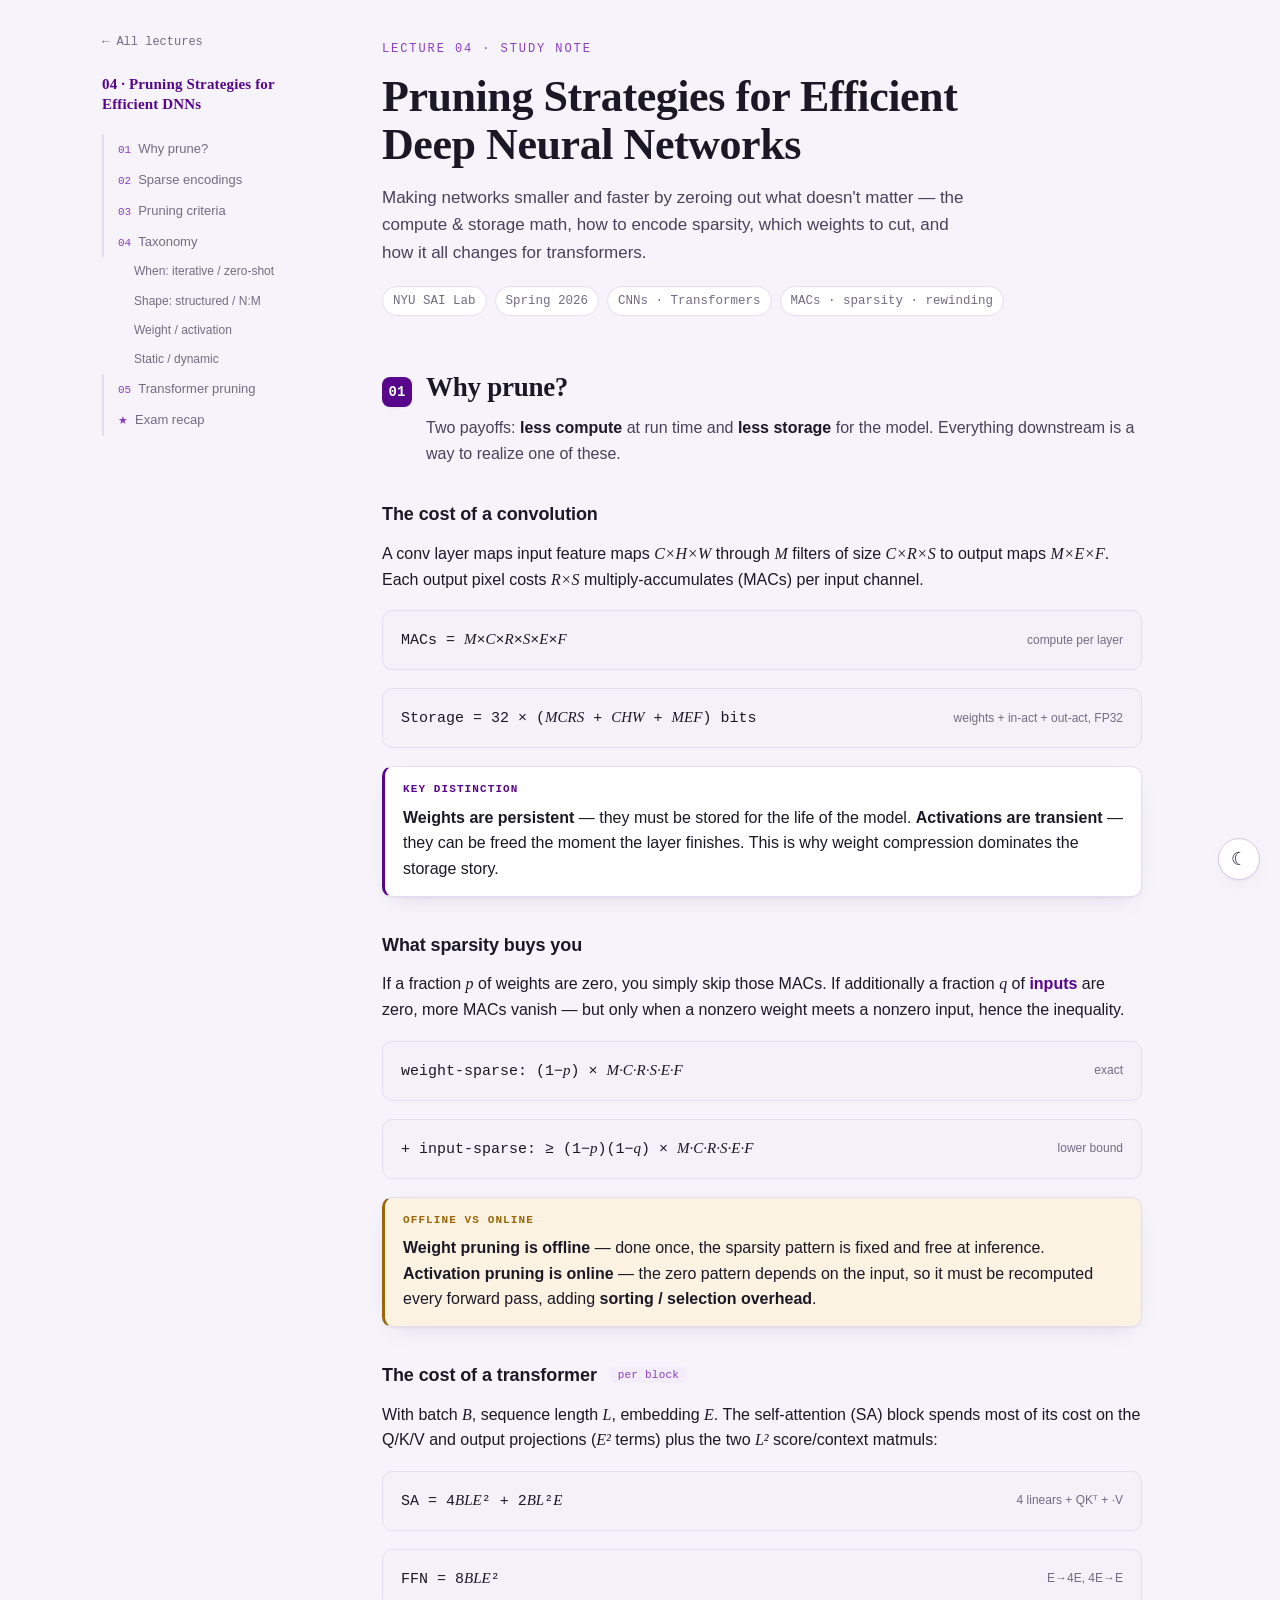
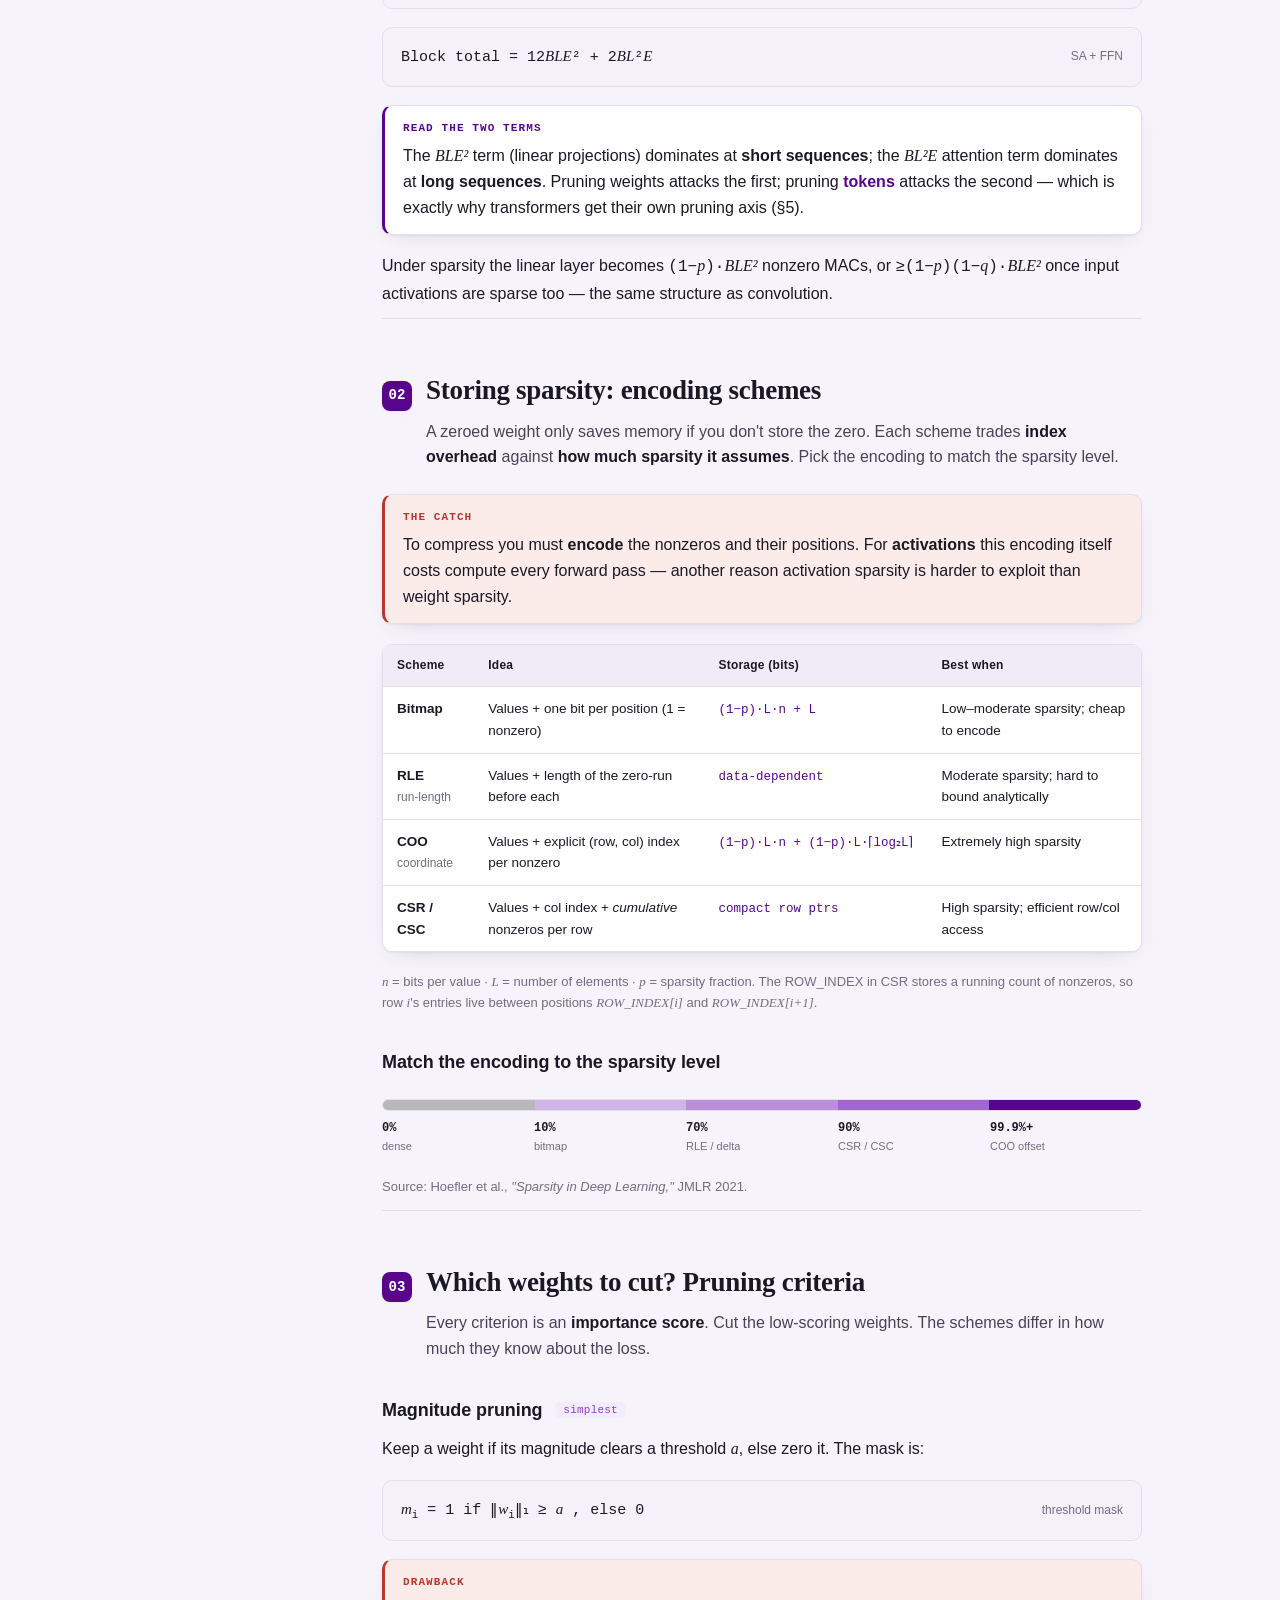
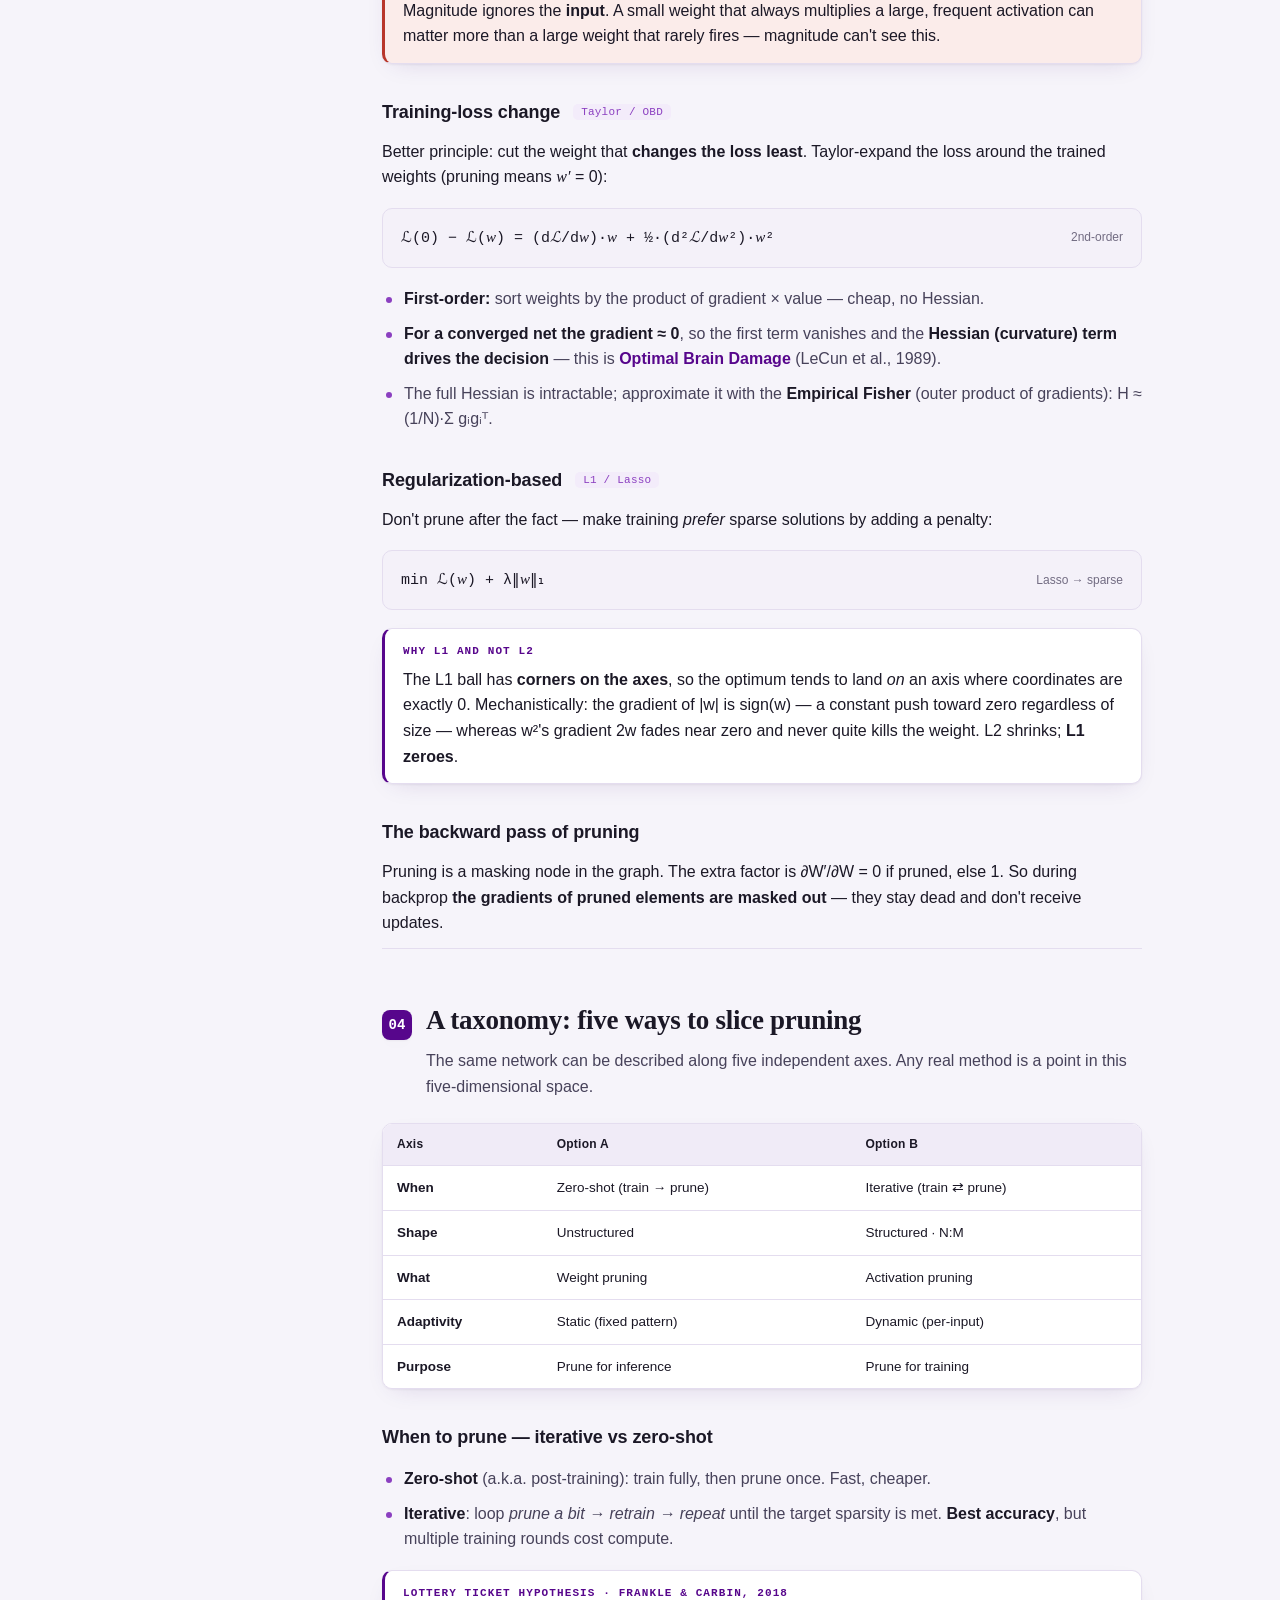
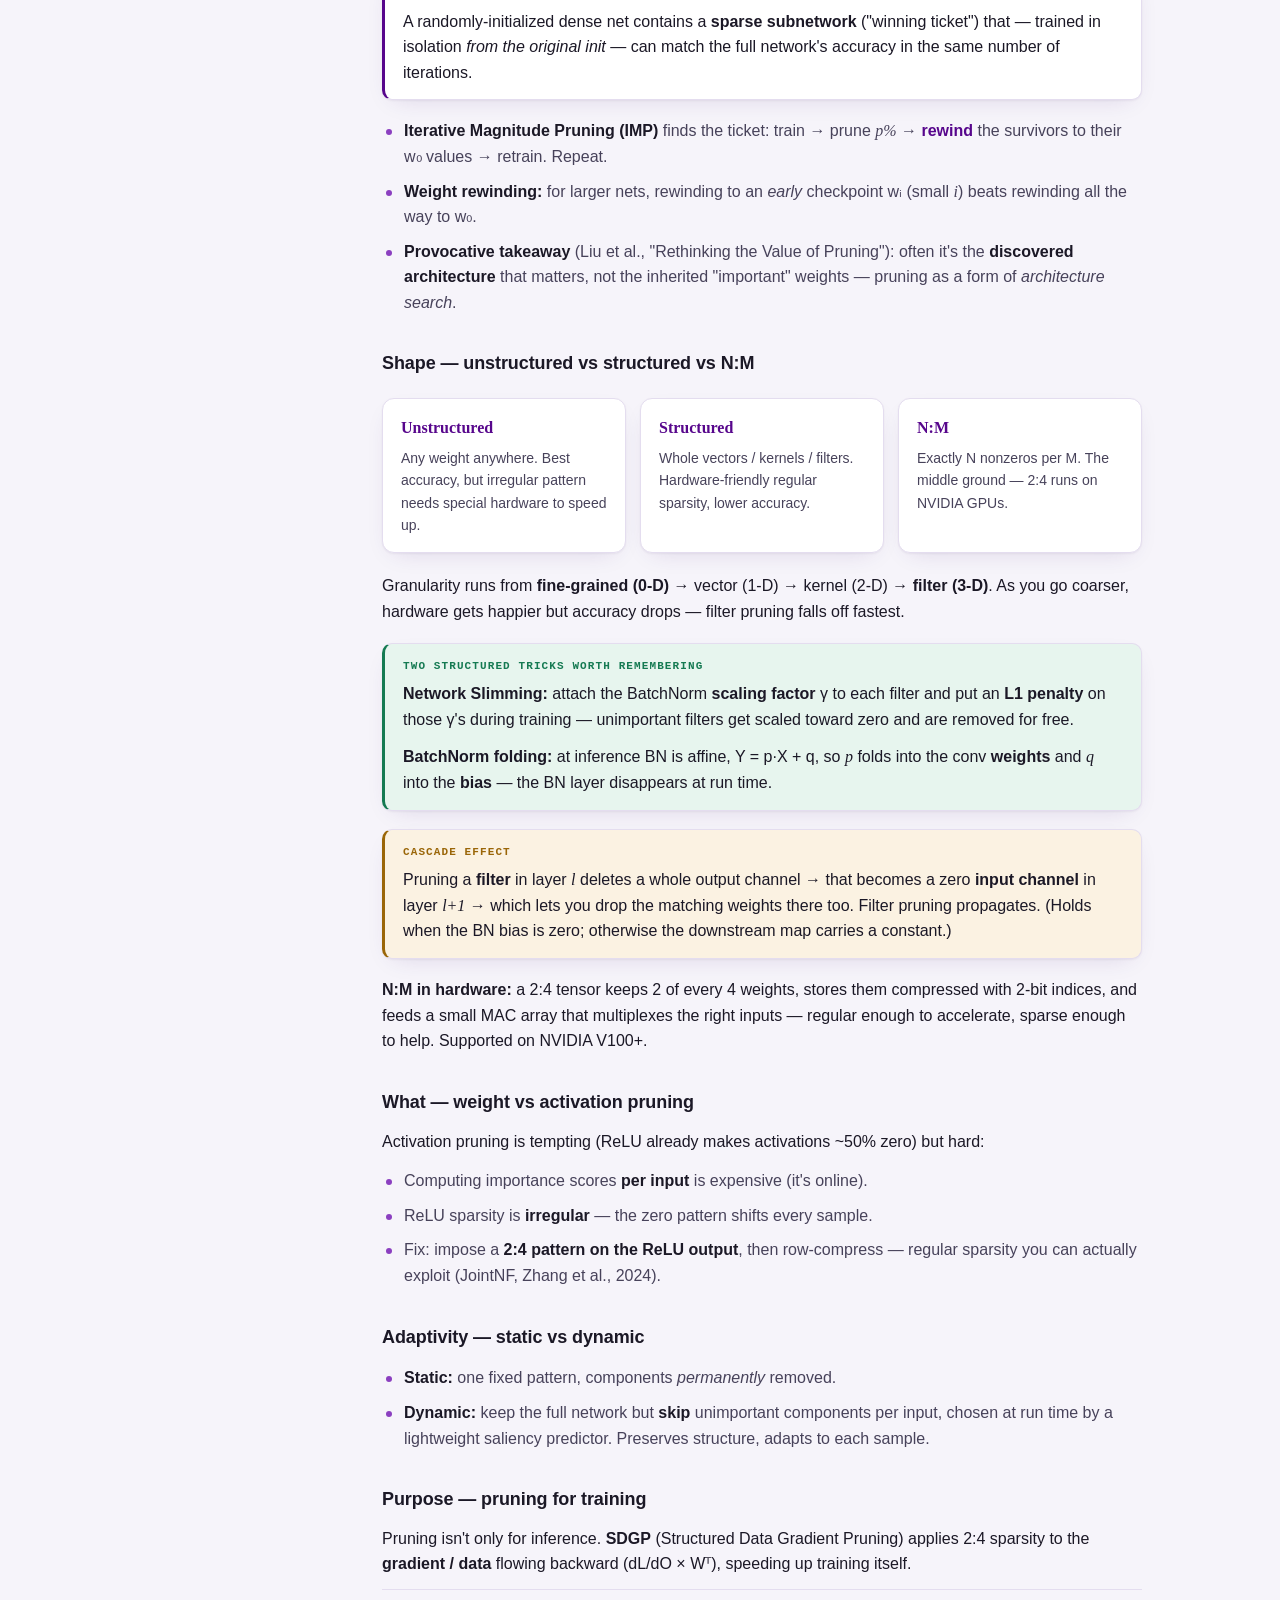
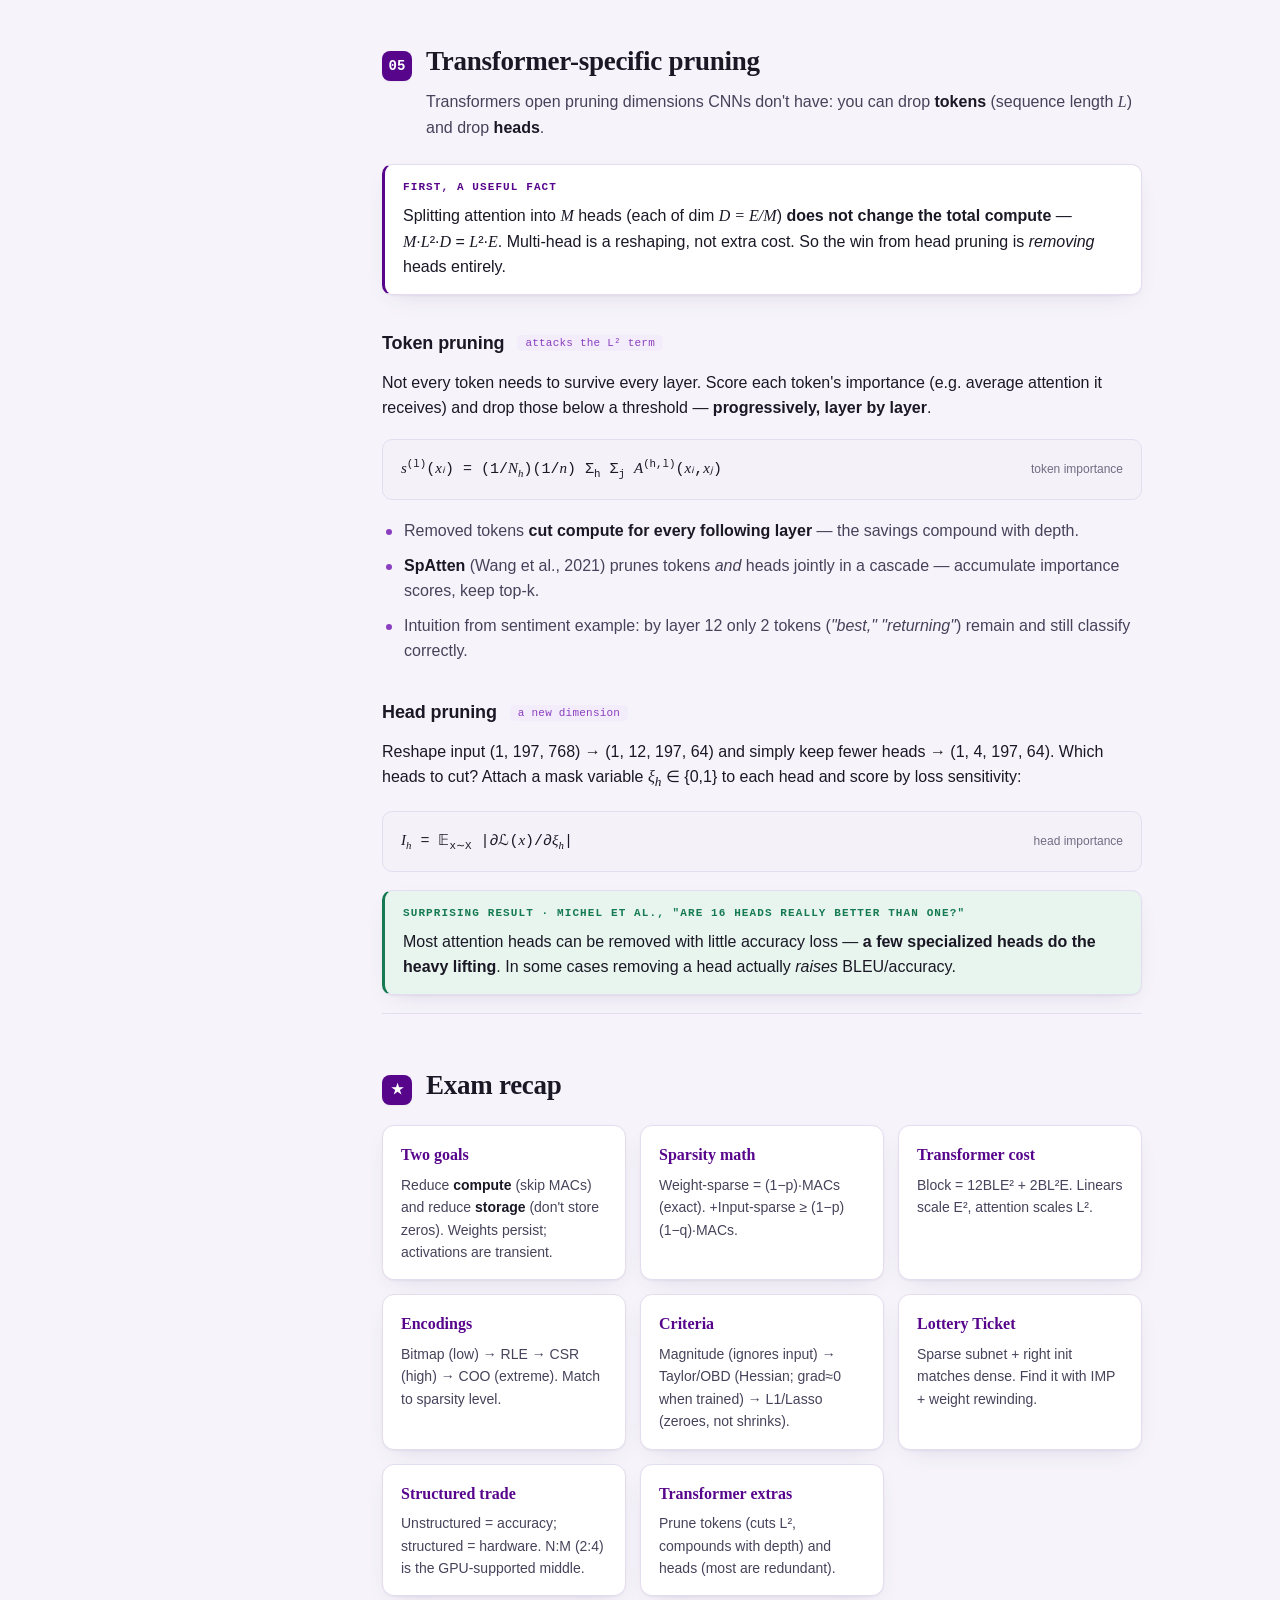
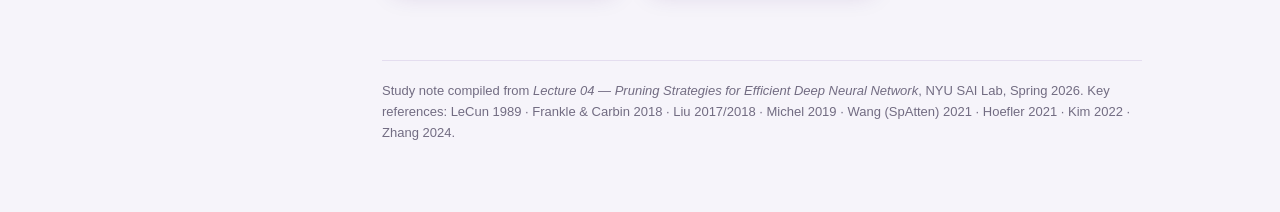
==== lecture-04.html @ 50478250 "Add Efficient AI & ML Systems study notes (Lectures 04-12) Nine self-contained HTML study notes with" ====
<!doctype html>
<html lang="en">
<head>
<meta charset="utf-8">
<meta name="viewport" content="width=device-width, initial-scale=1">
<title>Lecture 04: Pruning Strategies — Study Note</title>
<link rel="stylesheet" href="style.css">
</head>
<body>
<div class="wrap">
  <nav class="toc">
    <a class="home" href="index.html">← All lectures</a>
    <div class="brand">04 · Pruning Strategies for Efficient DNNs</div>
    <a href="#why"><span class="n">01</span>Why prune?</a>
    <a href="#encode"><span class="n">02</span>Sparse encodings</a>
    <a href="#criteria"><span class="n">03</span>Pruning criteria</a>
    <a href="#taxonomy"><span class="n">04</span>Taxonomy</a>
    <a class="sub" href="#taxonomy">When: iterative / zero-shot</a>
    <a class="sub" href="#taxonomy">Shape: structured / N:M</a>
    <a class="sub" href="#taxonomy">Weight / activation</a>
    <a class="sub" href="#taxonomy">Static / dynamic</a>
    <a href="#transformer"><span class="n">05</span>Transformer pruning</a>
    <a href="#recap"><span class="n">★</span>Exam recap</a>
  </nav>

  <main>
    <header class="mast">
      <p class="eyebrow">Lecture 04 · Study Note</p>
      <h1>Pruning Strategies for Efficient Deep Neural Networks</h1>
      <p class="sub">Making networks smaller and faster by zeroing out what doesn't matter — the compute &amp; storage math, how to encode sparsity, which weights to cut, and how it all changes for transformers.</p>
      <div class="meta-row">
        <span class="chip">NYU SAI Lab</span>
        <span class="chip">Spring 2026</span>
        <span class="chip">CNNs · Transformers</span>
        <span class="chip">MACs · sparsity · rewinding</span>
      </div>
    </header>

    <section id="why">
      <div class="sec-head"><span class="num">01</span><h2>Why prune?</h2></div>
      <p class="lede">Two payoffs: <strong>less compute</strong> at run time and <strong>less storage</strong> for the model. Everything downstream is a way to realize one of these.</p>

      <h3>The cost of a convolution</h3>
      <p>A conv layer maps input feature maps <var>C×H×W</var> through <var>M</var> filters of size <var>C×R×S</var> to output maps <var>M×E×F</var>. Each output pixel costs <var>R×S</var> multiply-accumulates (MACs) per input channel.</p>
      <div class="formula"><span class="eq">MACs = <var>M</var>×<var>C</var>×<var>R</var>×<var>S</var>×<var>E</var>×<var>F</var></span><span class="lbl">compute per layer</span></div>
      <div class="formula"><span class="eq">Storage = 32 × (<var>MCRS</var> + <var>CHW</var> + <var>MEF</var>) bits</span><span class="lbl">weights + in-act + out-act, FP32</span></div>
      <div class="call key"><span class="k">Key distinction</span><p><strong>Weights are persistent</strong> — they must be stored for the life of the model. <strong>Activations are transient</strong> — they can be freed the moment the layer finishes. This is why weight compression dominates the storage story.</p></div>

      <h3>What sparsity buys you</h3>
      <p>If a fraction <var>p</var> of weights are zero, you simply skip those MACs. If additionally a fraction <var>q</var> of <em class="term">inputs</em> are zero, more MACs vanish — but only when a nonzero weight meets a nonzero input, hence the inequality.</p>
      <div class="formula"><span class="eq">weight-sparse: (1−<var>p</var>) × <var>M·C·R·S·E·F</var></span><span class="lbl">exact</span></div>
      <div class="formula"><span class="eq">+ input-sparse: ≥ (1−<var>p</var>)(1−<var>q</var>) × <var>M·C·R·S·E·F</var></span><span class="lbl">lower bound</span></div>
      <div class="call warn"><span class="k">Offline vs online</span><p><strong>Weight pruning is offline</strong> — done once, the sparsity pattern is fixed and free at inference. <strong>Activation pruning is online</strong> — the zero pattern depends on the input, so it must be recomputed every forward pass, adding <strong>sorting / selection overhead</strong>.</p></div>

      <h3>The cost of a transformer <span class="tag">per block</span></h3>
      <p>With batch <var>B</var>, sequence length <var>L</var>, embedding <var>E</var>. The self-attention (SA) block spends most of its cost on the Q/K/V and output projections (<var>E²</var> terms) plus the two <var>L²</var> score/context matmuls:</p>
      <div class="formula"><span class="eq">SA = 4<var>BLE</var>² + 2<var>BL</var>²<var>E</var></span><span class="lbl">4 linears + QKᵀ + ·V</span></div>
      <div class="formula"><span class="eq">FFN = 8<var>BLE</var>²</span><span class="lbl">E→4E, 4E→E</span></div>
      <div class="formula"><span class="eq">Block total = 12<var>BLE</var>² + 2<var>BL</var>²<var>E</var></span><span class="lbl">SA + FFN</span></div>
      <div class="call key"><span class="k">Read the two terms</span><p>The <var>BLE²</var> term (linear projections) dominates at <strong>short sequences</strong>; the <var>BL²E</var> attention term dominates at <strong>long sequences</strong>. Pruning weights attacks the first; pruning <em class="term">tokens</em> attacks the second — which is exactly why transformers get their own pruning axis (§5).</p></div>
      <p>Under sparsity the linear layer becomes <span style="font-family:var(--mono)">(1−<var>p</var>)·<var>BLE²</var></span> nonzero MACs, or <span style="font-family:var(--mono)">≥(1−<var>p</var>)(1−<var>q</var>)·<var>BLE²</var></span> once input activations are sparse too — the same structure as convolution.</p>
    </section>

    <hr class="rule">

    <section id="encode">
      <div class="sec-head"><span class="num">02</span><h2>Storing sparsity: encoding schemes</h2></div>
      <p class="lede">A zeroed weight only saves memory if you don't store the zero. Each scheme trades <strong>index overhead</strong> against <strong>how much sparsity it assumes</strong>. Pick the encoding to match the sparsity level.</p>
      <div class="call bad"><span class="k">The catch</span><p>To compress you must <strong>encode</strong> the nonzeros and their positions. For <strong>activations</strong> this encoding itself costs compute every forward pass — another reason activation sparsity is harder to exploit than weight sparsity.</p></div>
      <div class="tbl-scroll"><table>
        <thead><tr><th>Scheme</th><th>Idea</th><th>Storage (bits)</th><th>Best when</th></tr></thead>
        <tbody>
          <tr><td><strong>Bitmap</strong></td><td>Values + one bit per position (1 = nonzero)</td><td><span class="mono">(1−p)·L·n + L</span></td><td>Low–moderate sparsity; cheap to encode</td></tr>
          <tr><td><strong>RLE</strong><br><span style="color:var(--muted);font-size:12px">run-length</span></td><td>Values + length of the zero-run before each</td><td><span class="mono">data-dependent</span></td><td>Moderate sparsity; hard to bound analytically</td></tr>
          <tr><td><strong>COO</strong><br><span style="color:var(--muted);font-size:12px">coordinate</span></td><td>Values + explicit (row, col) index per nonzero</td><td><span class="mono">(1−p)·L·n + (1−p)·L·⌈log₂L⌉</span></td><td>Extremely high sparsity</td></tr>
          <tr><td><strong>CSR / CSC</strong></td><td>Values + col index + <em>cumulative</em> nonzeros per row</td><td><span class="mono">compact row ptrs</span></td><td>High sparsity; efficient row/col access</td></tr>
        </tbody>
      </table></div>
      <p style="font-size:13px;color:var(--muted)"><var>n</var> = bits per value · <var>L</var> = number of elements · <var>p</var> = sparsity fraction. The <span class="mono" style="color:var(--muted)">ROW_INDEX</span> in CSR stores a running count of nonzeros, so row <var>i</var>'s entries live between positions <var>ROW_INDEX[i]</var> and <var>ROW_INDEX[i+1]</var>.</p>
      <h3>Match the encoding to the sparsity level</h3>
      <div class="spectrum" aria-hidden="true">
        <div class="bar"><span style="background:#b8b8b8"></span><span style="background:var(--accent-2);opacity:.35"></span><span style="background:var(--accent-2);opacity:.55"></span><span style="background:var(--accent-2);opacity:.78"></span><span style="background:var(--accent)"></span></div>
        <div class="labels"><div><b>0%</b>dense</div><div><b>10%</b>bitmap</div><div><b>70%</b>RLE / delta</div><div><b>90%</b>CSR / CSC</div><div><b>99.9%+</b>COO offset</div></div>
      </div>
      <p style="font-size:13px;color:var(--muted)">Source: Hoefler et al., <em>"Sparsity in Deep Learning,"</em> JMLR 2021.</p>
    </section>

    <hr class="rule">

    <section id="criteria">
      <div class="sec-head"><span class="num">03</span><h2>Which weights to cut? Pruning criteria</h2></div>
      <p class="lede">Every criterion is an <strong>importance score</strong>. Cut the low-scoring weights. The schemes differ in how much they know about the loss.</p>
      <h3>Magnitude pruning <span class="tag">simplest</span></h3>
      <p>Keep a weight if its magnitude clears a threshold <var>a</var>, else zero it. The mask is:</p>
      <div class="formula"><span class="eq"><var>m</var><sub>i</sub> = 1 if ‖<var>w</var><sub>i</sub>‖₁ ≥ <var>a</var> ,  else 0</span><span class="lbl">threshold mask</span></div>
      <div class="call bad"><span class="k">Drawback</span><p>Magnitude ignores the <strong>input</strong>. A small weight that always multiplies a large, frequent activation can matter more than a large weight that rarely fires — magnitude can't see this.</p></div>
      <h3>Training-loss change <span class="tag">Taylor / OBD</span></h3>
      <p>Better principle: cut the weight that <strong>changes the loss least</strong>. Taylor-expand the loss around the trained weights (pruning means <var>w′</var> = 0):</p>
      <div class="formula"><span class="eq">ℒ(0) − ℒ(<var>w</var>) = (d<var>ℒ</var>/d<var>w</var>)·<var>w</var> + ½·(d²<var>ℒ</var>/d<var>w</var>²)·<var>w</var>²</span><span class="lbl">2nd-order</span></div>
      <ul class="clean">
        <li><strong>First-order:</strong> sort weights by the product of gradient × value — cheap, no Hessian.</li>
        <li><strong>For a converged net the gradient ≈ 0</strong>, so the first term vanishes and the <strong>Hessian (curvature) term drives the decision</strong> — this is <em class="term">Optimal Brain Damage</em> (LeCun et al., 1989).</li>
        <li>The full Hessian is intractable; approximate it with the <strong>Empirical Fisher</strong> (outer product of gradients): <span class="mono">H ≈ (1/N)·Σ gᵢgᵢᵀ</span>.</li>
      </ul>
      <h3>Regularization-based <span class="tag">L1 / Lasso</span></h3>
      <p>Don't prune after the fact — make training <em>prefer</em> sparse solutions by adding a penalty:</p>
      <div class="formula"><span class="eq">min  ℒ(<var>w</var>) + λ‖<var>w</var>‖₁</span><span class="lbl">Lasso → sparse</span></div>
      <div class="call key"><span class="k">Why L1 and not L2</span><p>The L1 ball has <strong>corners on the axes</strong>, so the optimum tends to land <em>on</em> an axis where coordinates are exactly 0. Mechanistically: the gradient of <span class="mono">|w|</span> is <span class="mono">sign(w)</span> — a constant push toward zero regardless of size — whereas <span class="mono">w²</span>'s gradient <span class="mono">2w</span> fades near zero and never quite kills the weight. L2 shrinks; <strong>L1 zeroes</strong>.</p></div>
      <h3>The backward pass of pruning</h3>
      <p>Pruning is a masking node in the graph. The extra factor is <span class="mono">∂W′/∂W = 0 if pruned, else 1</span>. So during backprop <strong>the gradients of pruned elements are masked out</strong> — they stay dead and don't receive updates.</p>
    </section>

    <hr class="rule">

    <section id="taxonomy">
      <div class="sec-head"><span class="num">04</span><h2>A taxonomy: five ways to slice pruning</h2></div>
      <p class="lede">The same network can be described along five independent axes. Any real method is a point in this five-dimensional space.</p>
      <div class="tbl-scroll"><table>
        <thead><tr><th>Axis</th><th>Option A</th><th>Option B</th></tr></thead>
        <tbody>
          <tr><td><strong>When</strong></td><td>Zero-shot (train → prune)</td><td>Iterative (train ⇄ prune)</td></tr>
          <tr><td><strong>Shape</strong></td><td>Unstructured</td><td>Structured · N:M</td></tr>
          <tr><td><strong>What</strong></td><td>Weight pruning</td><td>Activation pruning</td></tr>
          <tr><td><strong>Adaptivity</strong></td><td>Static (fixed pattern)</td><td>Dynamic (per-input)</td></tr>
          <tr><td><strong>Purpose</strong></td><td>Prune for inference</td><td>Prune for training</td></tr>
        </tbody>
      </table></div>
      <h3>When to prune — iterative vs zero-shot</h3>
      <ul class="clean">
        <li><strong>Zero-shot</strong> (a.k.a. post-training): train fully, then prune once. Fast, cheaper.</li>
        <li><strong>Iterative</strong>: loop <em>prune a bit → retrain → repeat</em> until the target sparsity is met. <strong>Best accuracy</strong>, but multiple training rounds cost compute.</li>
      </ul>
      <div class="call key"><span class="k">Lottery Ticket Hypothesis · Frankle &amp; Carbin, 2018</span><p>A randomly-initialized dense net contains a <strong>sparse subnetwork</strong> ("winning ticket") that — trained in isolation <em>from the original init</em> — can match the full network's accuracy in the same number of iterations.</p></div>
      <ul class="clean">
        <li><strong>Iterative Magnitude Pruning (IMP)</strong> finds the ticket: train → prune <var>p%</var> → <em class="term">rewind</em> the survivors to their <span class="mono">w₀</span> values → retrain. Repeat.</li>
        <li><strong>Weight rewinding:</strong> for larger nets, rewinding to an <em>early</em> checkpoint <span class="mono">wᵢ</span> (small <var>i</var>) beats rewinding all the way to <span class="mono">w₀</span>.</li>
        <li><strong>Provocative takeaway</strong> (Liu et al., "Rethinking the Value of Pruning"): often it's the <strong>discovered architecture</strong> that matters, not the inherited "important" weights — pruning as a form of <em>architecture search</em>.</li>
      </ul>
      <h3>Shape — unstructured vs structured vs N:M</h3>
      <div class="cards">
        <div class="card"><p class="q">Unstructured</p><p>Any weight anywhere. Best accuracy, but irregular pattern needs special hardware to speed up.</p></div>
        <div class="card"><p class="q">Structured</p><p>Whole vectors / kernels / filters. Hardware-friendly regular sparsity, lower accuracy.</p></div>
        <div class="card"><p class="q">N:M</p><p>Exactly N nonzeros per M. The middle ground — 2:4 runs on NVIDIA GPUs.</p></div>
      </div>
      <p>Granularity runs from <strong>fine-grained (0-D)</strong> → vector (1-D) → kernel (2-D) → <strong>filter (3-D)</strong>. As you go coarser, hardware gets happier but accuracy drops — filter pruning falls off fastest.</p>
      <div class="call good"><span class="k">Two structured tricks worth remembering</span><p><strong>Network Slimming:</strong> attach the BatchNorm <strong>scaling factor</strong> γ to each filter and put an <strong>L1 penalty</strong> on those γ's during training — unimportant filters get scaled toward zero and are removed for free.</p><p style="margin-top:10px"><strong>BatchNorm folding:</strong> at inference BN is affine, <span class="mono">Y = p·X + q</span>, so <var>p</var> folds into the conv <strong>weights</strong> and <var>q</var> into the <strong>bias</strong> — the BN layer disappears at run time.</p></div>
      <div class="call warn"><span class="k">Cascade effect</span><p>Pruning a <strong>filter</strong> in layer <var>l</var> deletes a whole output channel → that becomes a zero <strong>input channel</strong> in layer <var>l+1</var> → which lets you drop the matching weights there too. Filter pruning propagates. (Holds when the BN bias is zero; otherwise the downstream map carries a constant.)</p></div>
      <p><strong>N:M in hardware:</strong> a 2:4 tensor keeps 2 of every 4 weights, stores them compressed with 2-bit indices, and feeds a small MAC array that multiplexes the right inputs — regular enough to accelerate, sparse enough to help. Supported on NVIDIA V100+.</p>
      <h3>What — weight vs activation pruning</h3>
      <p>Activation pruning is tempting (ReLU already makes activations ~50% zero) but hard:</p>
      <ul class="clean">
        <li>Computing importance scores <strong>per input</strong> is expensive (it's online).</li>
        <li>ReLU sparsity is <strong>irregular</strong> — the zero pattern shifts every sample.</li>
        <li>Fix: impose a <strong>2:4 pattern on the ReLU output</strong>, then row-compress — regular sparsity you can actually exploit (JointNF, Zhang et al., 2024).</li>
      </ul>
      <h3>Adaptivity — static vs dynamic</h3>
      <ul class="clean">
        <li><strong>Static:</strong> one fixed pattern, components <em>permanently</em> removed.</li>
        <li><strong>Dynamic:</strong> keep the full network but <strong>skip</strong> unimportant components per input, chosen at run time by a lightweight saliency predictor. Preserves structure, adapts to each sample.</li>
      </ul>
      <h3>Purpose — pruning for training</h3>
      <p>Pruning isn't only for inference. <strong>SDGP</strong> (Structured Data Gradient Pruning) applies 2:4 sparsity to the <strong>gradient / data</strong> flowing backward (<span class="mono">dL/dO × Wᵀ</span>), speeding up training itself.</p>
    </section>

    <hr class="rule">

    <section id="transformer">
      <div class="sec-head"><span class="num">05</span><h2>Transformer-specific pruning</h2></div>
      <p class="lede">Transformers open pruning dimensions CNNs don't have: you can drop <strong>tokens</strong> (sequence length <var>L</var>) and drop <strong>heads</strong>.</p>
      <div class="call key"><span class="k">First, a useful fact</span><p>Splitting attention into <var>M</var> heads (each of dim <var>D = E/M</var>) <strong>does not change the total compute</strong> — <var>M</var>·<var>L</var>²·<var>D</var> = <var>L</var>²·<var>E</var>. Multi-head is a reshaping, not extra cost. So the win from head pruning is <em>removing</em> heads entirely.</p></div>
      <h3>Token pruning <span class="tag">attacks the L² term</span></h3>
      <p>Not every token needs to survive every layer. Score each token's importance (e.g. average attention it receives) and drop those below a threshold — <strong>progressively, layer by layer</strong>.</p>
      <div class="formula"><span class="eq"><var>s</var><sup>(l)</sup>(<var>xᵢ</var>) = (1/<var>N<sub>h</sub></var>)(1/<var>n</var>) Σ<sub>h</sub> Σ<sub>j</sub> <var>A</var><sup>(h,l)</sup>(<var>xᵢ</var>,<var>xⱼ</var>)</span><span class="lbl">token importance</span></div>
      <ul class="clean">
        <li>Removed tokens <strong>cut compute for every following layer</strong> — the savings compound with depth.</li>
        <li><strong>SpAtten</strong> (Wang et al., 2021) prunes tokens <em>and</em> heads jointly in a cascade — accumulate importance scores, keep top-k.</li>
        <li>Intuition from sentiment example: by layer 12 only 2 tokens (<em>"best," "returning"</em>) remain and still classify correctly.</li>
      </ul>
      <h3>Head pruning <span class="tag">a new dimension</span></h3>
      <p>Reshape input <span class="mono">(1, 197, 768)</span> → <span class="mono">(1, 12, 197, 64)</span> and simply keep fewer heads → <span class="mono">(1, 4, 197, 64)</span>. Which heads to cut? Attach a mask variable <var>ξ<sub>h</sub></var> ∈ {0,1} to each head and score by loss sensitivity:</p>
      <div class="formula"><span class="eq"><var>I<sub>h</sub></var> = 𝔼<sub>x∼X</sub> |∂ℒ(<var>x</var>)/∂<var>ξ<sub>h</sub></var>|</span><span class="lbl">head importance</span></div>
      <div class="call good"><span class="k">Surprising result · Michel et al., "Are 16 Heads Really Better Than One?"</span><p>Most attention heads can be removed with little accuracy loss — <strong>a few specialized heads do the heavy lifting</strong>. In some cases removing a head actually <em>raises</em> BLEU/accuracy.</p></div>
    </section>

    <hr class="rule">

    <section id="recap">
      <div class="sec-head"><span class="num">★</span><h2>Exam recap</h2></div>
      <div class="cards">
        <div class="card"><p class="q">Two goals</p><p>Reduce <strong>compute</strong> (skip MACs) and reduce <strong>storage</strong> (don't store zeros). Weights persist; activations are transient.</p></div>
        <div class="card"><p class="q">Sparsity math</p><p>Weight-sparse = (1−p)·MACs (exact). +Input-sparse ≥ (1−p)(1−q)·MACs.</p></div>
        <div class="card"><p class="q">Transformer cost</p><p>Block = 12BLE² + 2BL²E. Linears scale E², attention scales L².</p></div>
        <div class="card"><p class="q">Encodings</p><p>Bitmap (low) → RLE → CSR (high) → COO (extreme). Match to sparsity level.</p></div>
        <div class="card"><p class="q">Criteria</p><p>Magnitude (ignores input) → Taylor/OBD (Hessian; grad≈0 when trained) → L1/Lasso (zeroes, not shrinks).</p></div>
        <div class="card"><p class="q">Lottery Ticket</p><p>Sparse subnet + right init matches dense. Find it with IMP + weight rewinding.</p></div>
        <div class="card"><p class="q">Structured trade</p><p>Unstructured = accuracy; structured = hardware. N:M (2:4) is the GPU-supported middle.</p></div>
        <div class="card"><p class="q">Transformer extras</p><p>Prune tokens (cuts L², compounds with depth) and heads (most are redundant).</p></div>
      </div>
    </section>

    <footer>
      Study note compiled from <em>Lecture 04 — Pruning Strategies for Efficient Deep Neural Network</em>, NYU SAI Lab, Spring 2026. Key references: LeCun 1989 · Frankle &amp; Carbin 2018 · Liu 2017/2018 · Michel 2019 · Wang (SpAtten) 2021 · Hoefler 2021 · Kim 2022 · Zhang 2024.
    </footer>
  </main>
</div>
<script src="theme.js"></script>
</body>
</html>
---- style.css ----
/* ============================================================
   ML Systems Study Notes — shared stylesheet
   NYU SAI Lab · Spring 2026
   ============================================================ */

:root {
  --bg: #f6f4fa;
  --surface: #ffffff;
  --surface-2: #f0ebf7;
  --ink: #1b1826;
  --ink-soft: #47425a;
  --muted: #726c82;
  --border: #e4ddef;
  --border-strong: #d3c9e5;
  --accent: #57068c;
  --accent-2: #8b3fc0;
  --accent-wash: #f3ecfa;
  --good: #157a52;
  --good-wash: #e7f5ee;
  --bad: #b8362a;
  --bad-wash: #fbecea;
  --warn: #9a6608;
  --warn-wash: #fbf2e2;
  --code-bg: #f4f1f9;
  --shadow: 0 1px 2px rgba(30,10,60,.05), 0 8px 24px -12px rgba(60,20,110,.18);
  --serif: "Charter", "Bitstream Charter", "Sitka Text", Cambria, "PT Serif", Georgia, serif;
  --sans: -apple-system, BlinkMacSystemFont, "Segoe UI", Roboto, "Helvetica Neue", Arial, sans-serif;
  --mono: ui-monospace, "SF Mono", "JetBrains Mono", Menlo, Consolas, monospace;
}
@media (prefers-color-scheme: dark) {
  :root {
    --bg: #120f19; --surface: #1b1725; --surface-2: #241f33; --ink: #ece8f4;
    --ink-soft: #bcb5cc; --muted: #8b8499; --border: #2e2740; --border-strong: #3d3453;
    --accent: #c79ae8; --accent-2: #a875d6; --accent-wash: #241a33;
    --good: #54c790; --good-wash: #16281f; --bad: #f0796c; --bad-wash: #2c1a18;
    --warn: #e2ab52; --warn-wash: #2a2113; --code-bg: #221d30;
    --shadow: 0 1px 2px rgba(0,0,0,.3), 0 12px 30px -14px rgba(0,0,0,.6);
  }
}
:root[data-theme="light"] {
  --bg: #f6f4fa; --surface: #ffffff; --surface-2: #f0ebf7; --ink: #1b1826;
  --ink-soft: #47425a; --muted: #726c82; --border: #e4ddef; --border-strong: #d3c9e5;
  --accent: #57068c; --accent-2: #8b3fc0; --accent-wash: #f3ecfa;
  --good: #157a52; --good-wash: #e7f5ee; --bad: #b8362a; --bad-wash: #fbecea;
  --warn: #9a6608; --warn-wash: #fbf2e2; --code-bg: #f4f1f9;
  --shadow: 0 1px 2px rgba(30,10,60,.05), 0 8px 24px -12px rgba(60,20,110,.18);
}
:root[data-theme="dark"] {
  --bg: #120f19; --surface: #1b1725; --surface-2: #241f33; --ink: #ece8f4;
  --ink-soft: #bcb5cc; --muted: #8b8499; --border: #2e2740; --border-strong: #3d3453;
  --accent: #c79ae8; --accent-2: #a875d6; --accent-wash: #241a33;
  --good: #54c790; --good-wash: #16281f; --bad: #f0796c; --bad-wash: #2c1a18;
  --warn: #e2ab52; --warn-wash: #2a2113; --code-bg: #221d30;
  --shadow: 0 1px 2px rgba(0,0,0,.3), 0 12px 30px -14px rgba(0,0,0,.6);
}

* { box-sizing: border-box; }
html { scroll-behavior: smooth; }
@media (prefers-reduced-motion: reduce) { html { scroll-behavior: auto; } }
body {
  margin: 0; background: var(--bg); color: var(--ink);
  font-family: var(--sans); line-height: 1.6; -webkit-font-smoothing: antialiased;
}

/* ---------- Layout ---------- */
.wrap {
  display: grid; grid-template-columns: 232px minmax(0, 1fr);
  gap: 48px; max-width: 1140px; margin: 0 auto; padding: 0 32px 96px;
}
main { padding-top: 40px; max-width: 760px; }

/* ---------- Table of contents ---------- */
nav.toc {
  position: sticky; top: 0; align-self: start; height: 100vh; overflow-y: auto;
  padding: 28px 0 40px; font-size: 13px;
}
nav.toc a.home {
  display: inline-block; font-family: var(--mono); font-size: 12px; color: var(--muted);
  text-decoration: none; margin-bottom: 18px; padding: 5px 0; border: none;
}
nav.toc a.home:hover { color: var(--accent); }
nav.toc .brand {
  font-family: var(--serif); font-weight: 700; color: var(--accent);
  font-size: 15px; letter-spacing: .01em; margin-bottom: 20px; line-height: 1.3;
}
nav.toc a {
  display: block; color: var(--muted); text-decoration: none;
  padding: 5px 0 5px 14px; border-left: 2px solid var(--border);
  transition: color .15s, border-color .15s;
}
nav.toc a:hover { color: var(--accent); border-left-color: var(--accent-2); }
nav.toc a .n {
  font-family: var(--mono); font-size: 11px; color: var(--accent-2);
  margin-right: 7px; font-variant-numeric: tabular-nums;
}
nav.toc a.sub { padding-left: 30px; font-size: 12px; border-left-color: transparent; }

/* ---------- Masthead ---------- */
header.mast { margin-bottom: 44px; }
.eyebrow {
  font-family: var(--mono); font-size: 12px; letter-spacing: .16em;
  text-transform: uppercase; color: var(--accent-2); margin: 0 0 14px;
}
header.mast h1 {
  font-family: var(--serif); font-weight: 700; font-size: clamp(30px, 5vw, 44px);
  line-height: 1.08; margin: 0 0 16px; letter-spacing: -.01em; text-wrap: balance;
}
header.mast .sub { font-size: 17px; color: var(--ink-soft); max-width: 62ch; margin: 0 0 20px; }
.meta-row { display: flex; flex-wrap: wrap; gap: 8px; font-size: 12.5px; }
.chip {
  font-family: var(--mono); background: var(--surface); border: 1px solid var(--border);
  color: var(--muted); padding: 4px 10px; border-radius: 20px;
}

/* ---------- Sections ---------- */
section { margin-top: 56px; scroll-margin-top: 24px; }
.sec-head { display: flex; align-items: baseline; gap: 14px; margin-bottom: 8px; }
.sec-head .num {
  font-family: var(--mono); font-size: 14px; font-weight: 600; color: #fff;
  background: var(--accent); width: 30px; height: 30px; border-radius: 8px;
  display: grid; place-items: center; flex: none; box-shadow: var(--shadow);
}
:root[data-theme="dark"] .sec-head .num { color: #1b1725; }
@media (prefers-color-scheme: dark) { :root:not([data-theme="light"]) .sec-head .num { color: #1b1725; } }
h2 {
  font-family: var(--serif); font-size: 27px; font-weight: 700; margin: 0;
  letter-spacing: -.01em; line-height: 1.15; text-wrap: balance;
}
.sec-head + .lede { color: var(--ink-soft); font-size: 16px; margin: 4px 0 24px 44px; }
h3 {
  font-family: var(--sans); font-size: 18px; font-weight: 650; margin: 34px 0 10px;
  letter-spacing: -.005em; color: var(--ink);
}
h3 .tag {
  font-family: var(--mono); font-size: 11px; font-weight: 500; color: var(--accent-2);
  background: var(--accent-wash); padding: 2px 8px; border-radius: 5px; margin-left: 8px;
  vertical-align: middle; letter-spacing: .02em;
}
p { margin: 12px 0; }
a.cite { color: var(--accent); text-decoration: none; border-bottom: 1px dotted var(--accent-2); }
strong { font-weight: 650; color: var(--ink); }
em.term { font-style: normal; font-weight: 600; color: var(--accent); }

ul.clean { list-style: none; padding: 0; margin: 14px 0; }
ul.clean > li { position: relative; padding-left: 22px; margin: 9px 0; color: var(--ink-soft); }
ul.clean > li::before {
  content: ""; position: absolute; left: 4px; top: 11px; width: 6px; height: 6px;
  border-radius: 50%; background: var(--accent-2);
}
ul.clean > li strong { color: var(--ink); }

/* ---------- Formula block ---------- */
.formula {
  background: var(--code-bg); border: 1px solid var(--border); border-radius: 10px;
  padding: 16px 18px; margin: 18px 0; font-family: var(--mono); font-size: 15px;
  overflow-x: auto; display: flex; align-items: center; gap: 14px;
}
.formula .eq { color: var(--ink); white-space: nowrap; }
.formula .lbl {
  font-family: var(--sans); font-size: 12px; color: var(--muted);
  margin-left: auto; text-align: right; white-space: nowrap;
}
.formula sub, .formula sup { font-size: .72em; }
var { font-style: italic; font-family: var(--serif); }

/* ---------- Callouts ---------- */
.call {
  border-radius: 10px; padding: 14px 18px; margin: 18px 0;
  border: 1px solid var(--border); background: var(--surface); box-shadow: var(--shadow);
}
.call .k {
  font-family: var(--mono); font-size: 11px; letter-spacing: .1em; text-transform: uppercase;
  display: block; margin-bottom: 6px; font-weight: 600;
}
.call p:first-of-type { margin-top: 0; }
.call p:last-child { margin-bottom: 0; }
.call.key { border-left: 3px solid var(--accent); }
.call.key .k { color: var(--accent); }
.call.good { border-left: 3px solid var(--good); background: var(--good-wash); }
.call.good .k { color: var(--good); }
.call.bad { border-left: 3px solid var(--bad); background: var(--bad-wash); }
.call.bad .k { color: var(--bad); }
.call.warn { border-left: 3px solid var(--warn); background: var(--warn-wash); }
.call.warn .k { color: var(--warn); }

/* ---------- Tables ---------- */
.tbl-scroll { overflow-x: auto; margin: 20px 0; border-radius: 10px; border: 1px solid var(--border); box-shadow: var(--shadow); }
table { border-collapse: collapse; width: 100%; font-size: 13.5px; background: var(--surface); }
th, td { text-align: left; padding: 11px 14px; border-bottom: 1px solid var(--border); vertical-align: top; }
thead th {
  background: var(--surface-2); color: var(--ink); font-weight: 650; font-size: 12px;
  letter-spacing: .02em; position: sticky; top: 0;
}
tbody tr:last-child td { border-bottom: none; }
td code, .formula code { font-family: var(--mono); }
td .mono { font-family: var(--mono); font-size: 12.5px; color: var(--accent); white-space: nowrap; }
tbody tr:hover { background: var(--surface-2); }

/* ---------- Sparsity-style spectrum bar ---------- */
.spectrum { margin: 22px 0; }
.spectrum .bar { display: flex; height: 12px; border-radius: 6px; overflow: hidden; border: 1px solid var(--border); }
.spectrum .bar span { flex: 1; }
.spectrum .labels { display: flex; margin-top: 8px; font-size: 11px; }
.spectrum .labels div { flex: 1; color: var(--muted); }
.spectrum .labels div b { display: block; color: var(--ink); font-size: 12px; font-family: var(--mono); }

/* ---------- Cards ---------- */
.cards { display: grid; grid-template-columns: repeat(auto-fit, minmax(210px, 1fr)); gap: 14px; margin: 20px 0; }
.card { background: var(--surface); border: 1px solid var(--border); border-radius: 12px; padding: 16px 18px; box-shadow: var(--shadow); }
.card .q { font-family: var(--serif); font-weight: 700; font-size: 16px; margin: 0 0 6px; color: var(--accent); }
.card p { margin: 0; font-size: 14px; color: var(--ink-soft); }

hr.rule { border: none; border-top: 1px solid var(--border); margin: 0; }
footer { margin-top: 64px; padding-top: 20px; border-top: 1px solid var(--border); font-size: 13px; color: var(--muted); }

/* ---------- Floating theme toggle ---------- */
#theme-toggle {
  position: fixed; bottom: 20px; right: 20px; z-index: 50;
  width: 42px; height: 42px; border-radius: 50%; cursor: pointer;
  border: 1px solid var(--border-strong); background: var(--surface); color: var(--ink);
  font-size: 18px; display: grid; place-items: center; box-shadow: var(--shadow);
  transition: transform .15s;
}
#theme-toggle:hover { transform: scale(1.08); }
#theme-toggle:focus-visible { outline: 2px solid var(--accent); outline-offset: 2px; }

/* ============================================================
   Index / landing page
   ============================================================ */
.index-wrap { max-width: 1040px; margin: 0 auto; padding: 0 32px 100px; }
.index-hero { padding: 72px 0 40px; border-bottom: 1px solid var(--border); margin-bottom: 44px; }
.index-hero h1 {
  font-family: var(--serif); font-weight: 700; font-size: clamp(34px, 6vw, 56px);
  line-height: 1.05; margin: 14px 0 18px; letter-spacing: -.02em; text-wrap: balance;
}
.index-hero .sub { font-size: 18px; color: var(--ink-soft); max-width: 60ch; margin: 0 0 22px; }

.lec-grid { display: grid; grid-template-columns: repeat(auto-fill, minmax(300px, 1fr)); gap: 18px; }
a.lec-card {
  display: block; text-decoration: none; color: inherit; position: relative;
  background: var(--surface); border: 1px solid var(--border); border-radius: 14px;
  padding: 22px 22px 20px; box-shadow: var(--shadow);
  transition: transform .16s, border-color .16s, box-shadow .16s;
  overflow: hidden;
}
a.lec-card::before {
  content: ""; position: absolute; left: 0; top: 0; bottom: 0; width: 3px;
  background: var(--accent); opacity: .0; transition: opacity .16s;
}
a.lec-card:hover { transform: translateY(-3px); border-color: var(--border-strong); }
a.lec-card:hover::before { opacity: 1; }
a.lec-card .lnum {
  font-family: var(--mono); font-size: 12px; color: var(--accent-2);
  letter-spacing: .1em; text-transform: uppercase;
}
a.lec-card h3 {
  font-family: var(--serif); font-size: 20px; font-weight: 700; margin: 8px 0 8px;
  color: var(--ink); line-height: 1.2; letter-spacing: -.01em;
}
a.lec-card p { margin: 0 0 14px; font-size: 14px; color: var(--ink-soft); line-height: 1.5; }
a.lec-card .topics { display: flex; flex-wrap: wrap; gap: 6px; }
a.lec-card .topics span {
  font-family: var(--mono); font-size: 11px; color: var(--muted);
  background: var(--surface-2); border: 1px solid var(--border); padding: 3px 8px; border-radius: 12px;
}

/* ---------- Responsive ---------- */
@media (max-width: 860px) {
  .wrap { grid-template-columns: 1fr; gap: 0; padding: 0 20px 64px; }
  nav.toc { display: none; }
  main { padding-top: 24px; }
  .index-wrap { padding: 0 20px 64px; }
  .index-hero { padding: 48px 0 32px; }
}
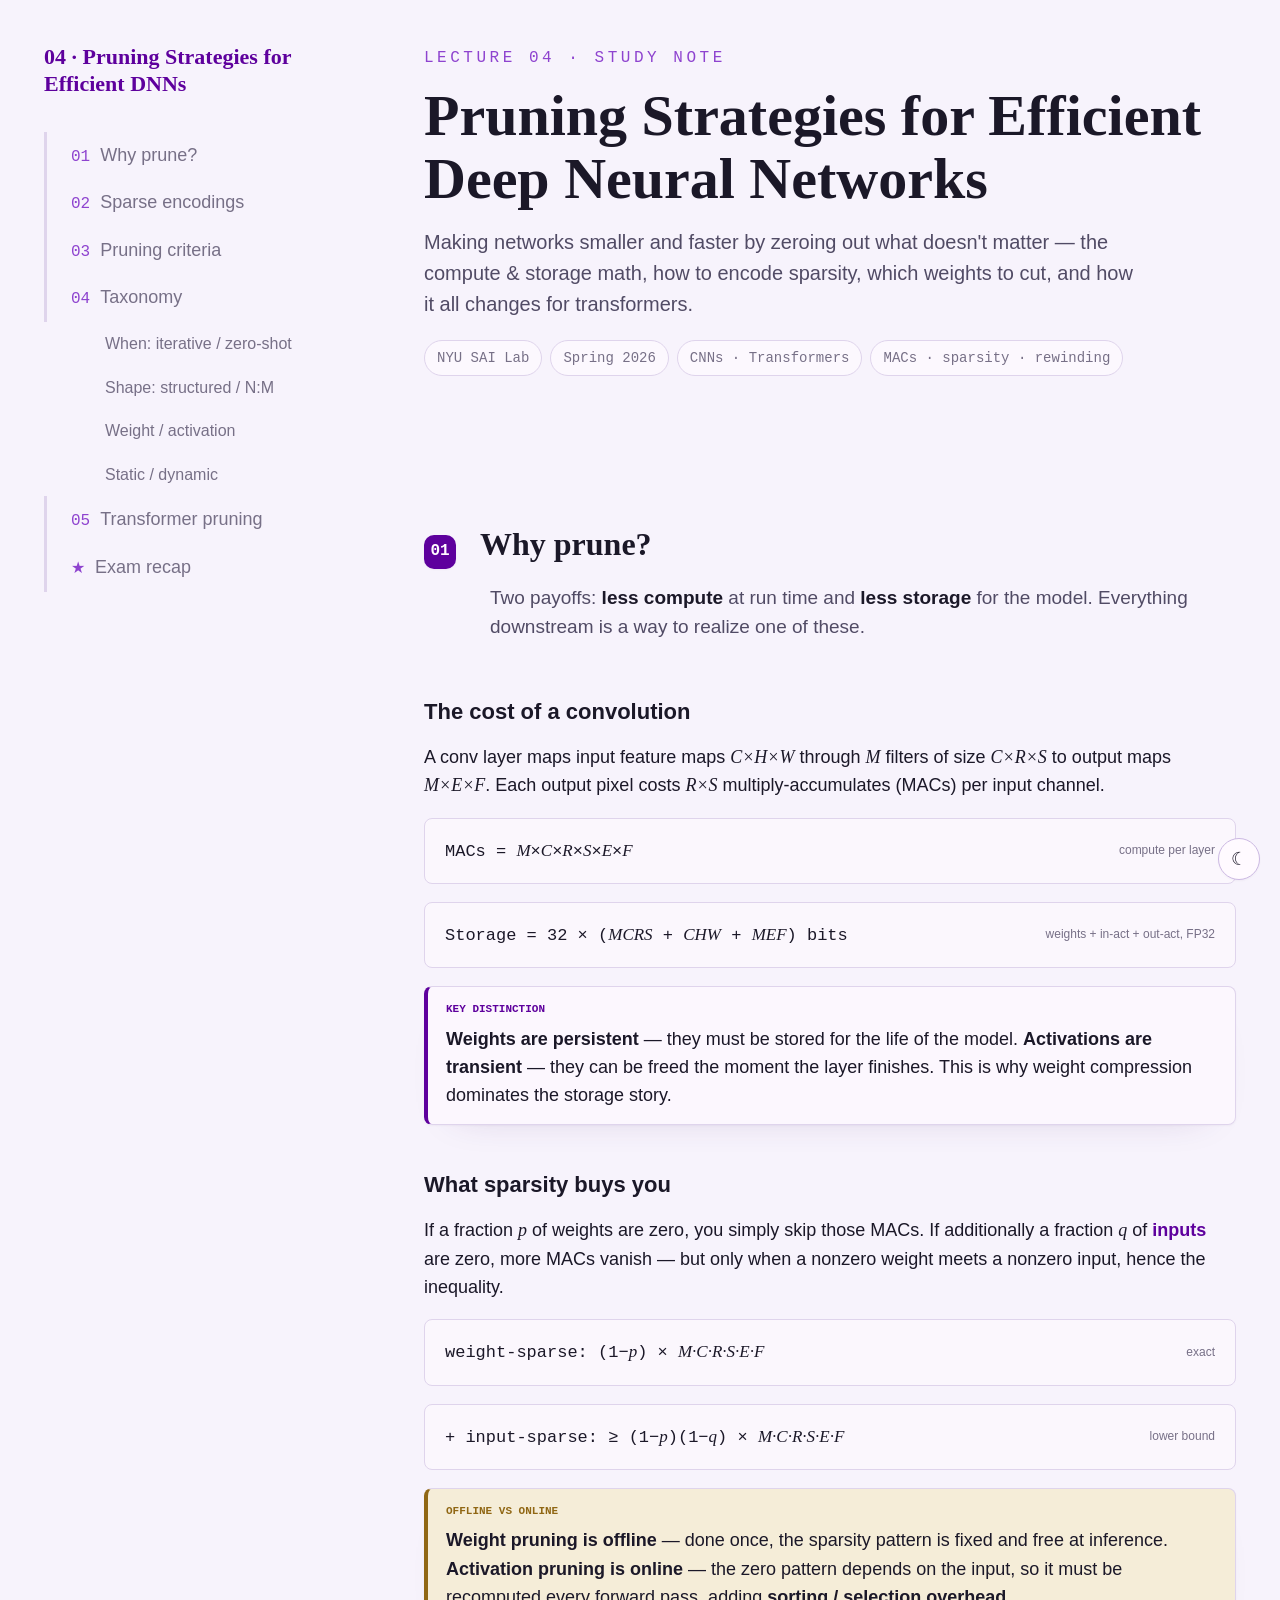
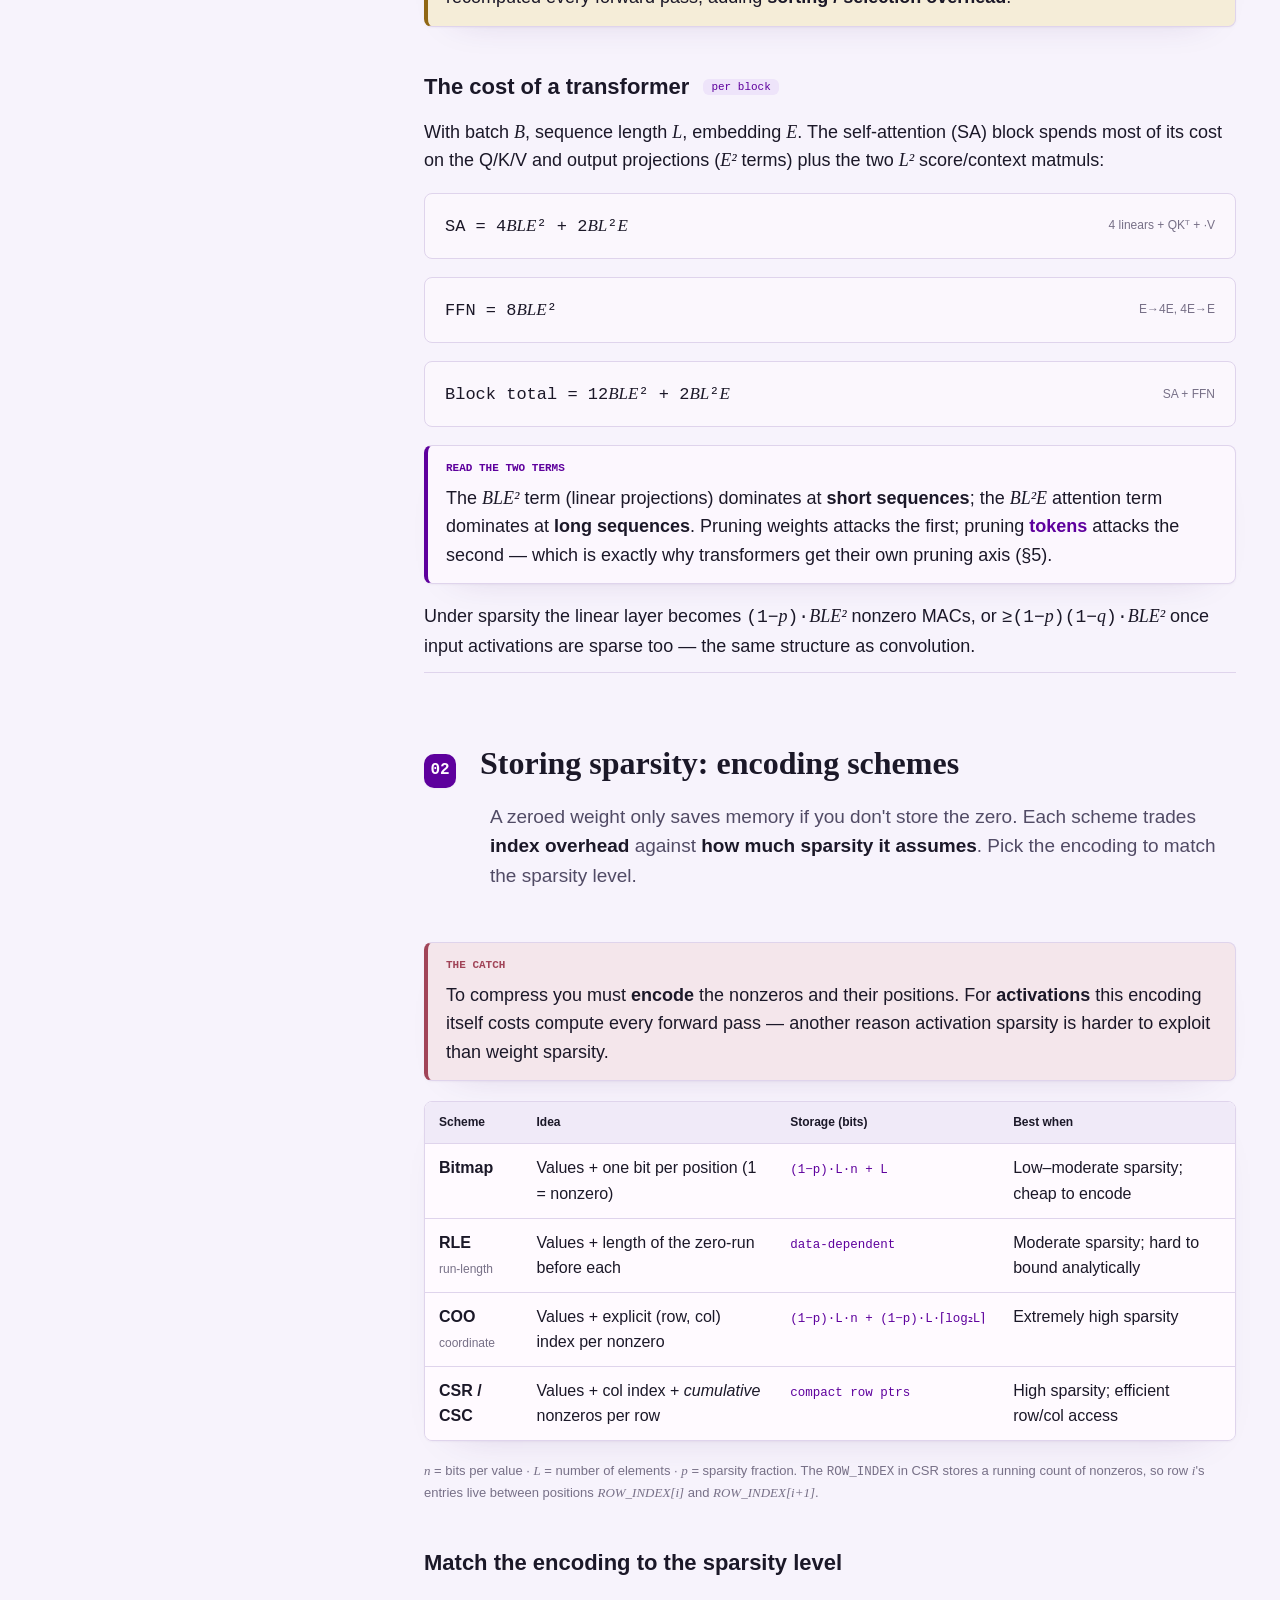
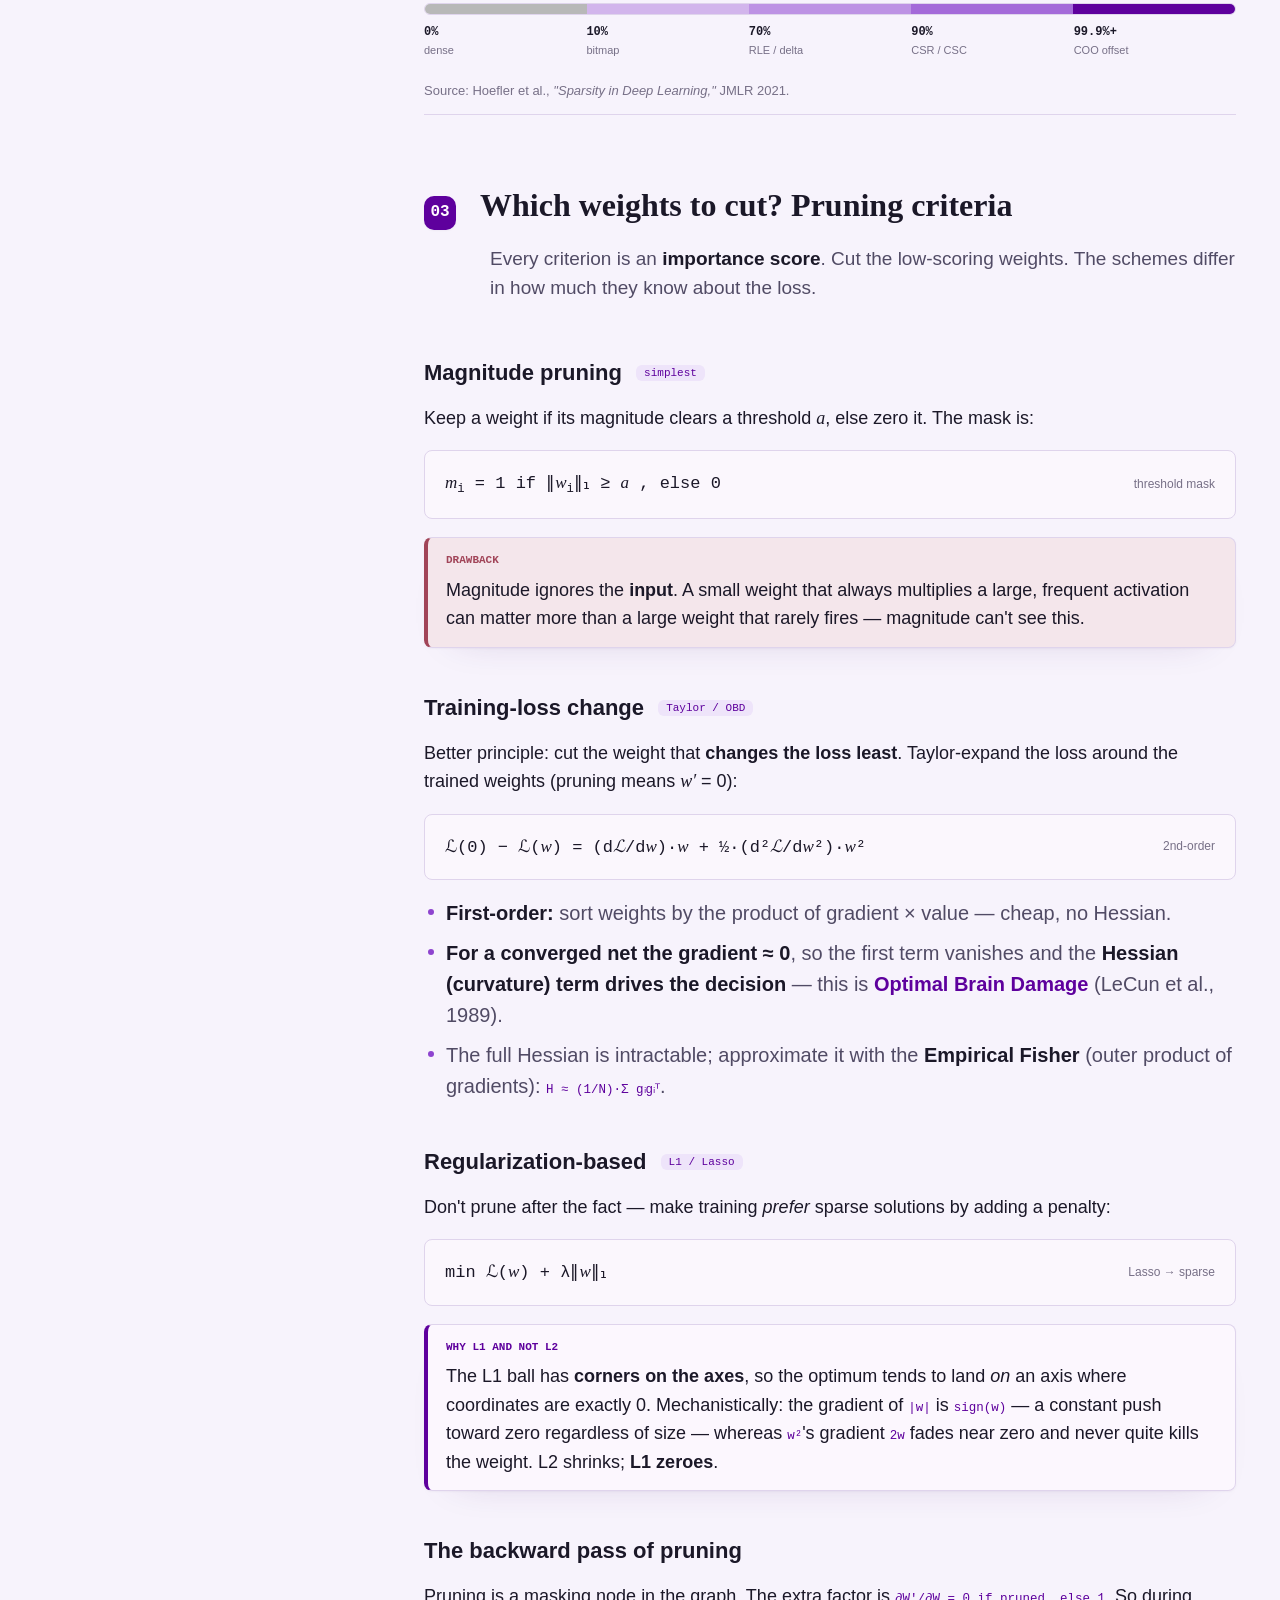
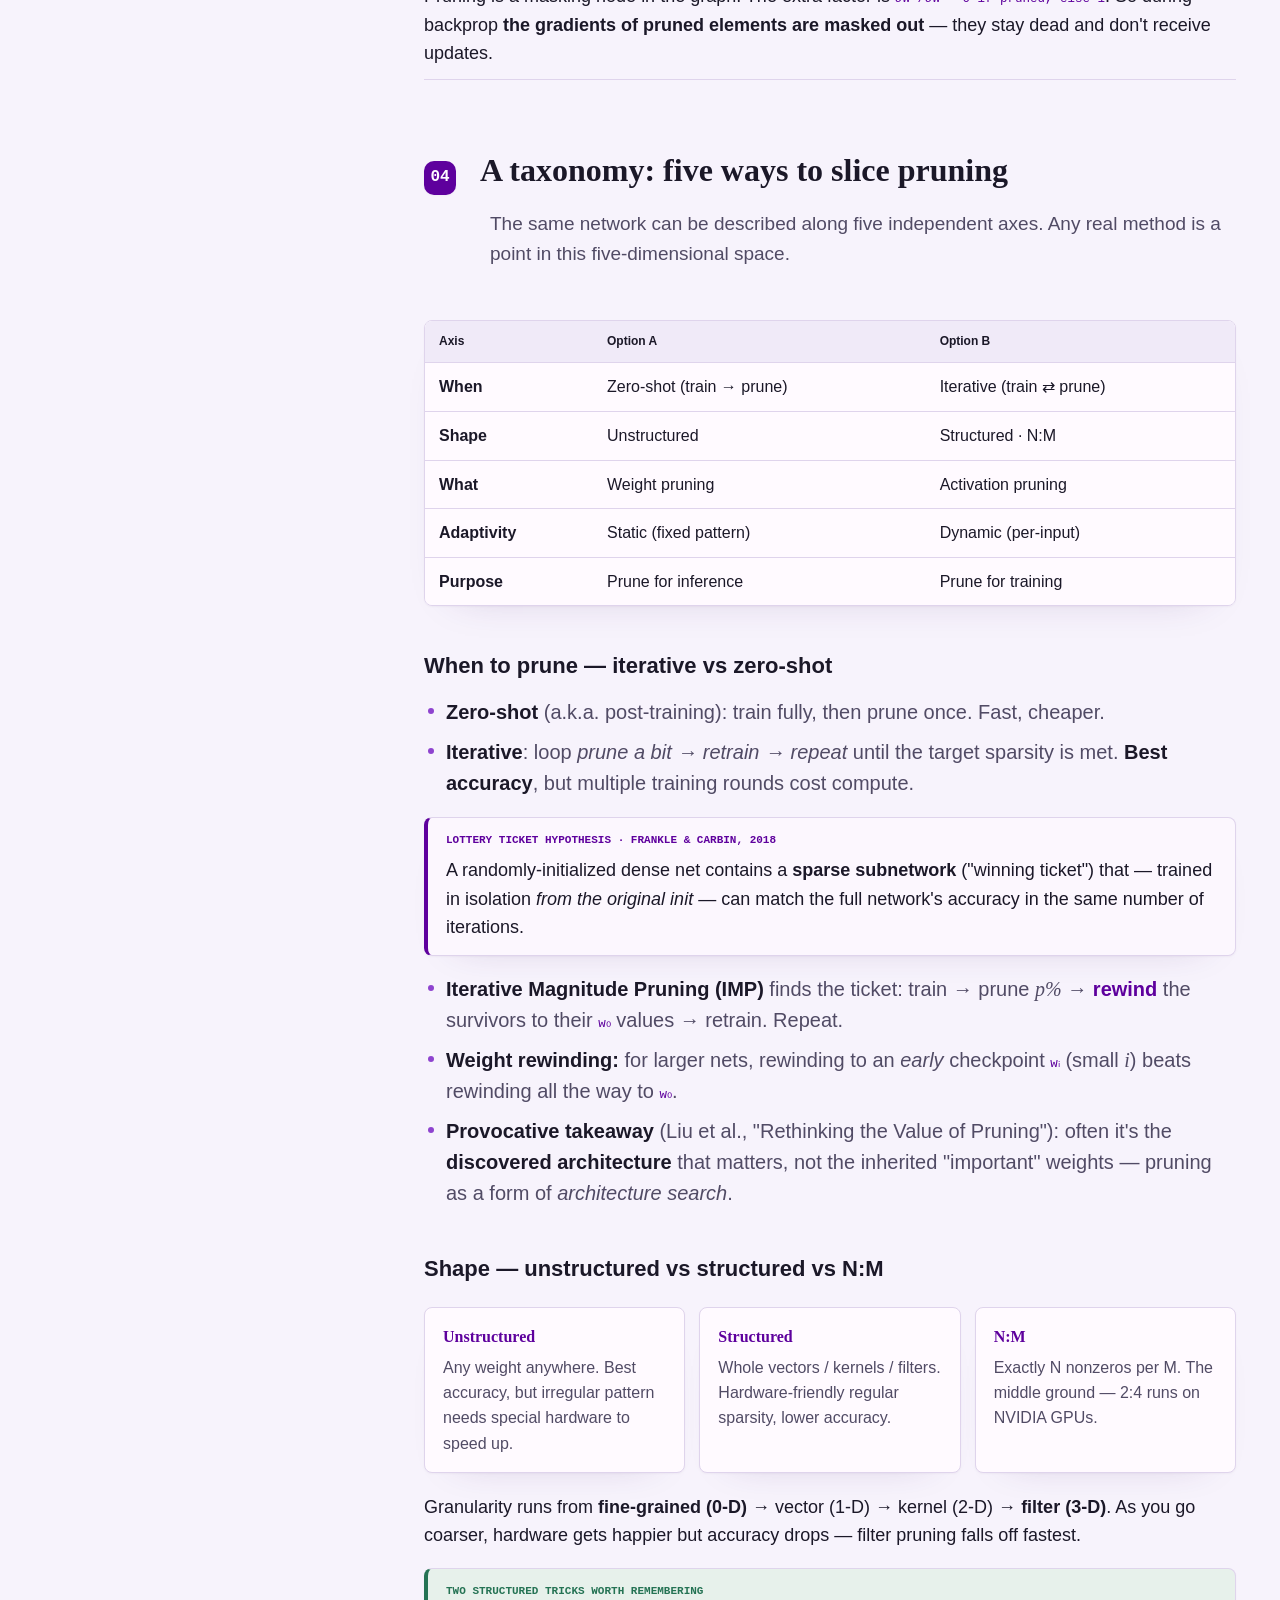
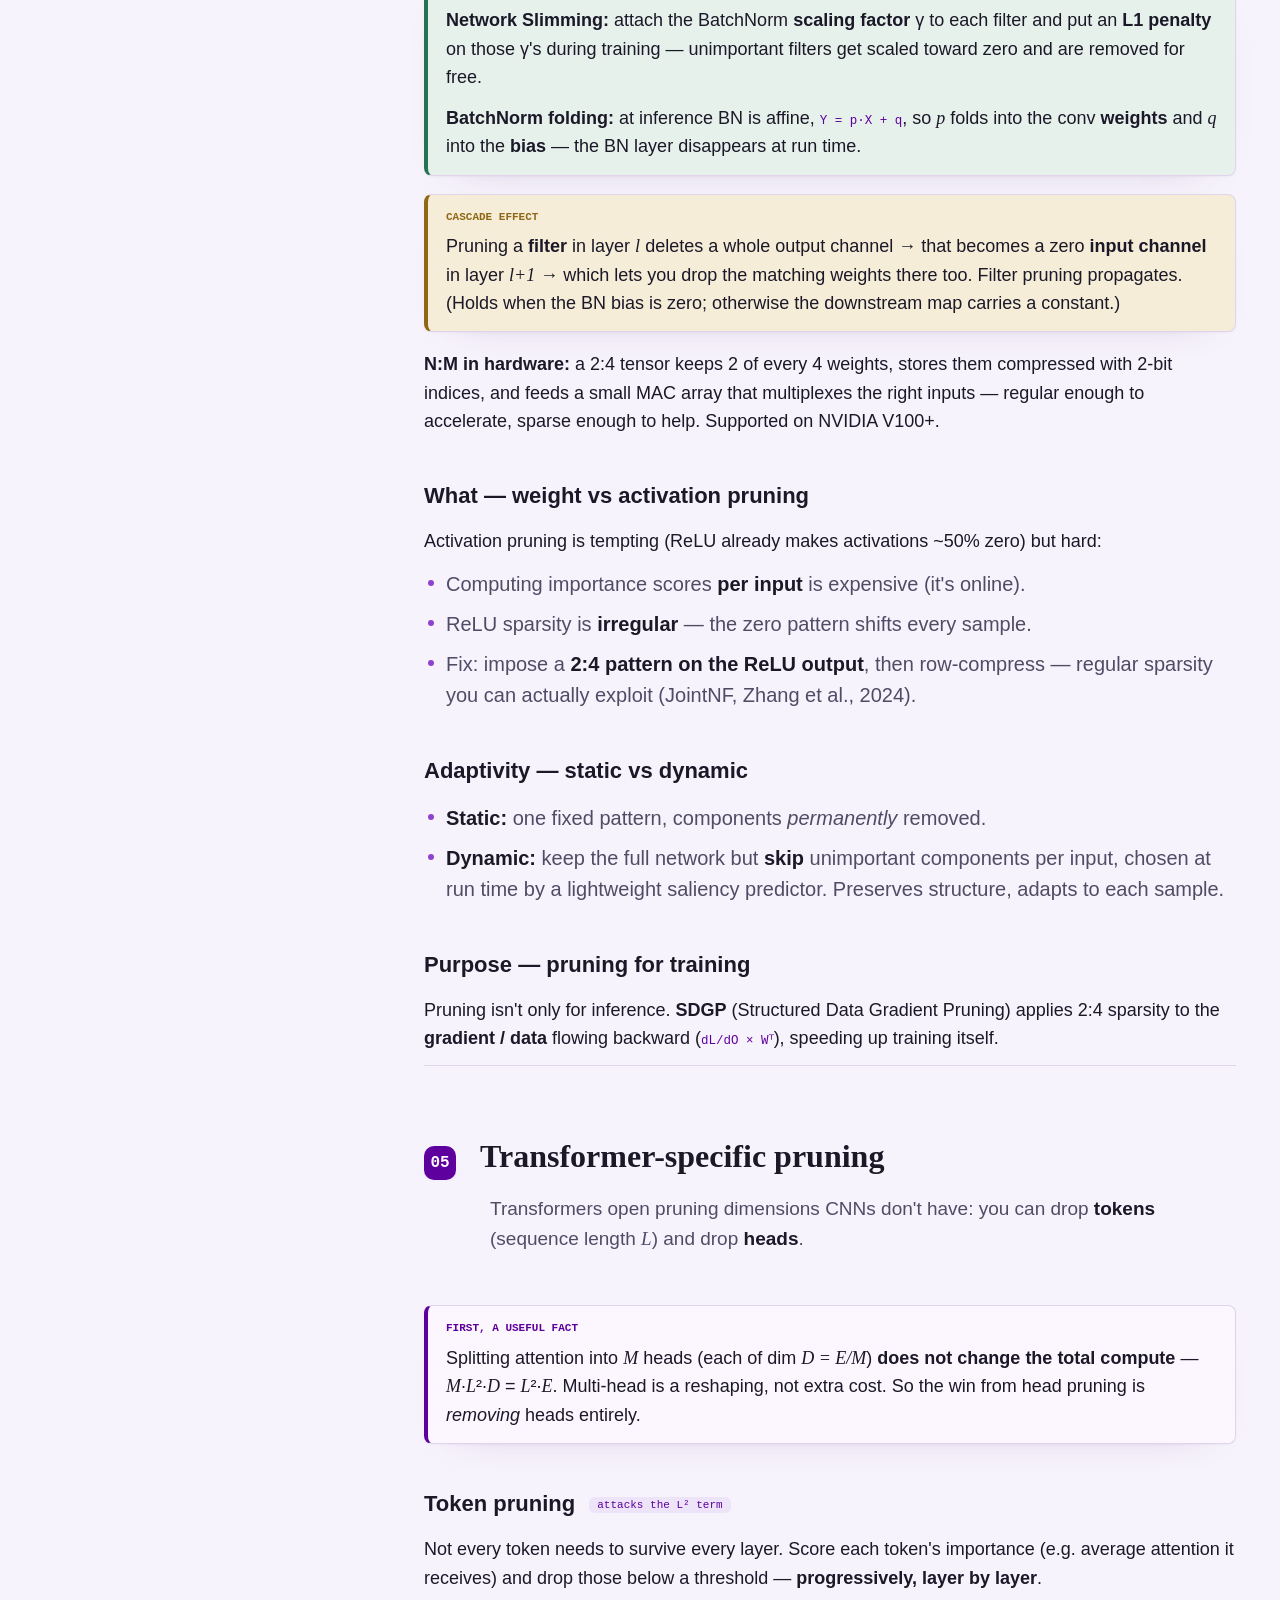
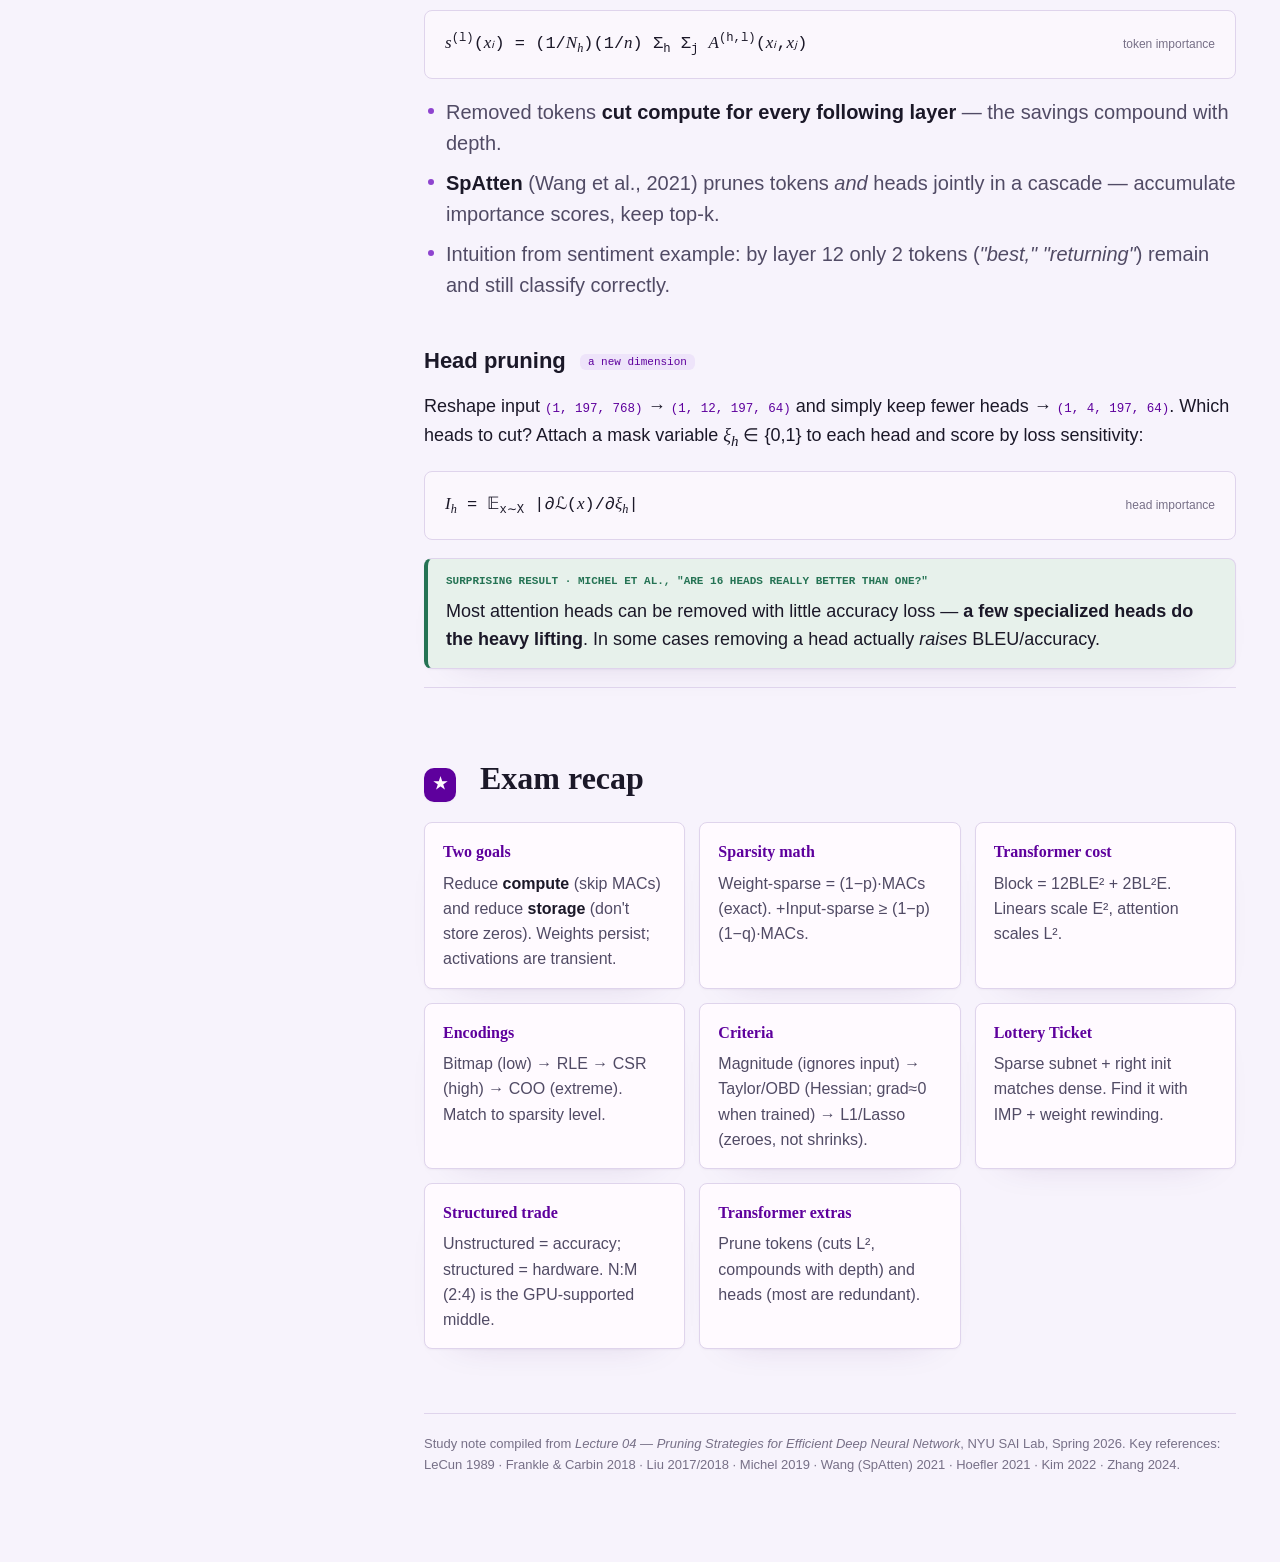
==== commit b24caf55: "Reduce lecture font scale" ====
--- a/lecture-04.html
+++ b/lecture-04.html
@@ -4,7 +4,7 @@
 <meta charset="utf-8">
 <meta name="viewport" content="width=device-width, initial-scale=1">
 <title>Lecture 04: Pruning Strategies — Study Note</title>
-<link rel="stylesheet" href="style.css">
+<link rel="stylesheet" href="style.css?v=20260716-font">
 </head>
 <body>
 <div class="wrap">
--- a/style.css
+++ b/style.css
@@ -1,274 +1,683 @@
-/* ============================================================
-   ML Systems Study Notes — shared stylesheet
-   NYU SAI Lab · Spring 2026
-   ============================================================ */
+/* Asha's Study Place - shared stylesheet */
 
 :root {
-  --bg: #f6f4fa;
-  --surface: #ffffff;
-  --surface-2: #f0ebf7;
-  --ink: #1b1826;
-  --ink-soft: #47425a;
-  --muted: #726c82;
-  --border: #e4ddef;
-  --border-strong: #d3c9e5;
-  --accent: #57068c;
-  --accent-2: #8b3fc0;
-  --accent-wash: #f3ecfa;
-  --good: #157a52;
-  --good-wash: #e7f5ee;
-  --bad: #b8362a;
-  --bad-wash: #fbecea;
-  --warn: #9a6608;
-  --warn-wash: #fbf2e2;
-  --code-bg: #f4f1f9;
-  --shadow: 0 1px 2px rgba(30,10,60,.05), 0 8px 24px -12px rgba(60,20,110,.18);
+  --bg: #f7f3fc;
+  --surface: #fffaff;
+  --surface-2: #f0eaf8;
+  --ink: #1b1828;
+  --ink-soft: #514b65;
+  --muted: #777087;
+  --border: #dfd4ec;
+  --border-strong: #cbb8e2;
+  --accent: #5e009d;
+  --accent-2: #8e43cf;
+  --accent-wash: #eee4fa;
+  --good: #257354;
+  --good-wash: #e7f1eb;
+  --bad: #a14458;
+  --bad-wash: #f4e6eb;
+  --warn: #906714;
+  --warn-wash: #f5edd8;
+  --code-bg: #f0eaf7;
+  --shadow: 0 1px 2px rgba(47, 25, 80, .04), 0 18px 42px -34px rgba(65, 29, 105, .28);
   --serif: "Charter", "Bitstream Charter", "Sitka Text", Cambria, "PT Serif", Georgia, serif;
   --sans: -apple-system, BlinkMacSystemFont, "Segoe UI", Roboto, "Helvetica Neue", Arial, sans-serif;
   --mono: ui-monospace, "SF Mono", "JetBrains Mono", Menlo, Consolas, monospace;
 }
+
 @media (prefers-color-scheme: dark) {
   :root {
-    --bg: #120f19; --surface: #1b1725; --surface-2: #241f33; --ink: #ece8f4;
-    --ink-soft: #bcb5cc; --muted: #8b8499; --border: #2e2740; --border-strong: #3d3453;
-    --accent: #c79ae8; --accent-2: #a875d6; --accent-wash: #241a33;
-    --good: #54c790; --good-wash: #16281f; --bad: #f0796c; --bad-wash: #2c1a18;
-    --warn: #e2ab52; --warn-wash: #2a2113; --code-bg: #221d30;
-    --shadow: 0 1px 2px rgba(0,0,0,.3), 0 12px 30px -14px rgba(0,0,0,.6);
+    --bg: #171321;
+    --surface: #211b2e;
+    --surface-2: #2c243d;
+    --ink: #f4effb;
+    --ink-soft: #d2c7e0;
+    --muted: #a79bb8;
+    --border: #3a304d;
+    --border-strong: #55436f;
+    --accent: #cf9cff;
+    --accent-2: #a968e8;
+    --accent-wash: #322342;
+    --good: #8bd7a8;
+    --good-wash: #1f3528;
+    --bad: #ef8aa1;
+    --bad-wash: #3b222c;
+    --warn: #e8c870;
+    --warn-wash: #342b18;
+    --code-bg: #2a2238;
+    --shadow: 0 1px 2px rgba(0, 0, 0, .35), 0 18px 36px -24px rgba(0, 0, 0, .7);
   }
 }
+
 :root[data-theme="light"] {
-  --bg: #f6f4fa; --surface: #ffffff; --surface-2: #f0ebf7; --ink: #1b1826;
-  --ink-soft: #47425a; --muted: #726c82; --border: #e4ddef; --border-strong: #d3c9e5;
-  --accent: #57068c; --accent-2: #8b3fc0; --accent-wash: #f3ecfa;
-  --good: #157a52; --good-wash: #e7f5ee; --bad: #b8362a; --bad-wash: #fbecea;
-  --warn: #9a6608; --warn-wash: #fbf2e2; --code-bg: #f4f1f9;
-  --shadow: 0 1px 2px rgba(30,10,60,.05), 0 8px 24px -12px rgba(60,20,110,.18);
-}
+  --bg: #f7f3fc;
+  --surface: #fffaff;
+  --surface-2: #f0eaf8;
+  --ink: #1b1828;
+  --ink-soft: #514b65;
+  --muted: #777087;
+  --border: #dfd4ec;
+  --border-strong: #cbb8e2;
+  --accent: #5e009d;
+  --accent-2: #8e43cf;
+  --accent-wash: #eee4fa;
+  --good: #257354;
+  --good-wash: #e7f1eb;
+  --bad: #a14458;
+  --bad-wash: #f4e6eb;
+  --warn: #906714;
+  --warn-wash: #f5edd8;
+  --code-bg: #f0eaf7;
+  --shadow: 0 1px 2px rgba(47, 25, 80, .04), 0 18px 42px -34px rgba(65, 29, 105, .28);
+}
+
 :root[data-theme="dark"] {
-  --bg: #120f19; --surface: #1b1725; --surface-2: #241f33; --ink: #ece8f4;
-  --ink-soft: #bcb5cc; --muted: #8b8499; --border: #2e2740; --border-strong: #3d3453;
-  --accent: #c79ae8; --accent-2: #a875d6; --accent-wash: #241a33;
-  --good: #54c790; --good-wash: #16281f; --bad: #f0796c; --bad-wash: #2c1a18;
-  --warn: #e2ab52; --warn-wash: #2a2113; --code-bg: #221d30;
-  --shadow: 0 1px 2px rgba(0,0,0,.3), 0 12px 30px -14px rgba(0,0,0,.6);
+  --bg: #171321;
+  --surface: #211b2e;
+  --surface-2: #2c243d;
+  --ink: #f4effb;
+  --ink-soft: #d2c7e0;
+  --muted: #a79bb8;
+  --border: #3a304d;
+  --border-strong: #55436f;
+  --accent: #cf9cff;
+  --accent-2: #a968e8;
+  --accent-wash: #322342;
+  --good: #8bd7a8;
+  --good-wash: #1f3528;
+  --bad: #ef8aa1;
+  --bad-wash: #3b222c;
+  --warn: #e8c870;
+  --warn-wash: #342b18;
+  --code-bg: #2a2238;
+  --shadow: 0 1px 2px rgba(0, 0, 0, .35), 0 18px 36px -24px rgba(0, 0, 0, .7);
 }
 
 * { box-sizing: border-box; }
-html { scroll-behavior: smooth; }
-@media (prefers-reduced-motion: reduce) { html { scroll-behavior: auto; } }
+
+html {
+  scroll-behavior: smooth;
+  background: var(--bg);
+}
+
+@media (prefers-reduced-motion: reduce) {
+  html { scroll-behavior: auto; }
+}
+
 body {
-  margin: 0; background: var(--bg); color: var(--ink);
-  font-family: var(--sans); line-height: 1.6; -webkit-font-smoothing: antialiased;
-}
-
-/* ---------- Layout ---------- */
+  margin: 0;
+  color: var(--ink);
+  font-family: var(--sans);
+  line-height: 1.6;
+  background: var(--bg);
+  -webkit-font-smoothing: antialiased;
+}
+
+a { color: inherit; }
+strong { color: var(--ink); font-weight: 650; }
+em.term { color: var(--accent); font-style: normal; font-weight: 650; }
+p { margin: 12px 0; }
+var { font-family: var(--serif); font-style: italic; }
+
+main p {
+  font-size: 18px;
+  line-height: 1.58;
+}
+
 .wrap {
-  display: grid; grid-template-columns: 232px minmax(0, 1fr);
-  gap: 48px; max-width: 1140px; margin: 0 auto; padding: 0 32px 96px;
-}
-main { padding-top: 40px; max-width: 760px; }
-
-/* ---------- Table of contents ---------- */
+  display: grid;
+  grid-template-columns: 300px minmax(0, 1fr);
+  gap: 80px;
+  max-width: 1320px;
+  margin: 0 auto;
+  padding: 0 44px 112px;
+}
+
+main {
+  max-width: 920px;
+  padding-top: 46px;
+}
+
 nav.toc {
-  position: sticky; top: 0; align-self: start; height: 100vh; overflow-y: auto;
-  padding: 28px 0 40px; font-size: 13px;
-}
+  position: sticky;
+  top: 0;
+  align-self: start;
+  height: 100vh;
+  overflow-y: auto;
+  padding: 44px 0 40px;
+  font-size: 18px;
+}
+
 nav.toc a.home {
-  display: inline-block; font-family: var(--mono); font-size: 12px; color: var(--muted);
-  text-decoration: none; margin-bottom: 18px; padding: 5px 0; border: none;
-}
+  display: none;
+  align-items: center;
+  color: var(--muted);
+  text-decoration: none;
+  margin-bottom: 18px;
+  padding: 6px 0;
+}
+
 nav.toc a.home:hover { color: var(--accent); }
+
 nav.toc .brand {
-  font-family: var(--serif); font-weight: 700; color: var(--accent);
-  font-size: 15px; letter-spacing: .01em; margin-bottom: 20px; line-height: 1.3;
-}
+  max-width: 250px;
+  margin-bottom: 34px;
+  padding: 0;
+  border: 0;
+  background: transparent;
+  color: var(--accent);
+  font-family: var(--serif);
+  font-size: 22px;
+  font-weight: 700;
+  line-height: 1.22;
+}
+
 nav.toc a {
-  display: block; color: var(--muted); text-decoration: none;
-  padding: 5px 0 5px 14px; border-left: 2px solid var(--border);
-  transition: color .15s, border-color .15s;
-}
-nav.toc a:hover { color: var(--accent); border-left-color: var(--accent-2); }
+  display: block;
+  color: var(--muted);
+  text-decoration: none;
+  padding: 9px 0 9px 24px;
+  border-left: 3px solid var(--border);
+  transition: color .15s, border-color .15s, background-color .15s;
+}
+
+nav.toc a:hover {
+  color: var(--accent);
+  border-left-color: var(--accent);
+}
+
 nav.toc a .n {
-  font-family: var(--mono); font-size: 11px; color: var(--accent-2);
-  margin-right: 7px; font-variant-numeric: tabular-nums;
-}
-nav.toc a.sub { padding-left: 30px; font-size: 12px; border-left-color: transparent; }
-
-/* ---------- Masthead ---------- */
-header.mast { margin-bottom: 44px; }
+  margin-right: 10px;
+  color: var(--accent-2);
+  font-family: var(--mono);
+  font-size: 16px;
+  font-variant-numeric: tabular-nums;
+}
+
+nav.toc a.sub {
+  padding-left: 58px;
+  border-left-color: transparent;
+  font-size: 16px;
+}
+
+header.mast { margin-bottom: 150px; }
+
 .eyebrow {
-  font-family: var(--mono); font-size: 12px; letter-spacing: .16em;
-  text-transform: uppercase; color: var(--accent-2); margin: 0 0 14px;
-}
-header.mast h1 {
-  font-family: var(--serif); font-weight: 700; font-size: clamp(30px, 5vw, 44px);
-  line-height: 1.08; margin: 0 0 16px; letter-spacing: -.01em; text-wrap: balance;
-}
-header.mast .sub { font-size: 17px; color: var(--ink-soft); max-width: 62ch; margin: 0 0 20px; }
-.meta-row { display: flex; flex-wrap: wrap; gap: 8px; font-size: 12.5px; }
+  margin: 0 0 14px;
+  color: var(--accent-2);
+  font-family: var(--mono);
+  font-size: 16px;
+  letter-spacing: .22em;
+  text-transform: uppercase;
+}
+
+header.mast h1,
+.index-hero h1 {
+  margin: 0 0 16px;
+  font-family: var(--serif);
+  font-weight: 700;
+  line-height: 1.08;
+  letter-spacing: 0;
+  text-wrap: balance;
+}
+
+header.mast h1 { font-size: 58px; }
+
+header.mast .sub,
+.index-hero .sub {
+  max-width: 64ch;
+  margin: 0 0 20px;
+  color: var(--ink-soft);
+}
+
+header.mast .sub {
+  font-size: 20px;
+  line-height: 1.55;
+}
+
+.meta-row {
+  display: flex;
+  flex-wrap: wrap;
+  gap: 8px;
+  font-size: 14px;
+}
+
 .chip {
-  font-family: var(--mono); background: var(--surface); border: 1px solid var(--border);
-  color: var(--muted); padding: 4px 10px; border-radius: 20px;
-}
-
-/* ---------- Sections ---------- */
-section { margin-top: 56px; scroll-margin-top: 24px; }
-.sec-head { display: flex; align-items: baseline; gap: 14px; margin-bottom: 8px; }
+  padding: 6px 12px;
+  border: 1px solid var(--border);
+  border-radius: 999px;
+  background: rgba(255, 250, 255, .66);
+  color: var(--muted);
+  font-family: var(--mono);
+}
+
+section {
+  margin-top: 72px;
+  scroll-margin-top: 24px;
+}
+
+.sec-head {
+  display: flex;
+  align-items: baseline;
+  gap: 24px;
+  margin-bottom: 14px;
+}
+
 .sec-head .num {
-  font-family: var(--mono); font-size: 14px; font-weight: 600; color: #fff;
-  background: var(--accent); width: 30px; height: 30px; border-radius: 8px;
-  display: grid; place-items: center; flex: none; box-shadow: var(--shadow);
-}
-:root[data-theme="dark"] .sec-head .num { color: #1b1725; }
-@media (prefers-color-scheme: dark) { :root:not([data-theme="light"]) .sec-head .num { color: #1b1725; } }
+  display: grid;
+  place-items: center;
+  flex: none;
+  width: 32px;
+  height: 34px;
+  border-radius: 10px;
+  background: var(--accent);
+  color: var(--surface);
+  box-shadow: var(--shadow);
+  font-family: var(--mono);
+  font-size: 16px;
+  font-weight: 700;
+}
+
 h2 {
-  font-family: var(--serif); font-size: 27px; font-weight: 700; margin: 0;
-  letter-spacing: -.01em; line-height: 1.15; text-wrap: balance;
-}
-.sec-head + .lede { color: var(--ink-soft); font-size: 16px; margin: 4px 0 24px 44px; }
+  margin: 0;
+  color: var(--ink);
+  font-family: var(--serif);
+  font-size: 32px;
+  font-weight: 700;
+  line-height: 1.15;
+  letter-spacing: 0;
+  text-wrap: balance;
+}
+
+.sec-head + .lede {
+  margin: 4px 0 52px 66px;
+  color: var(--ink-soft);
+  font-size: 19px;
+  line-height: 1.55;
+}
+
 h3 {
-  font-family: var(--sans); font-size: 18px; font-weight: 650; margin: 34px 0 10px;
-  letter-spacing: -.005em; color: var(--ink);
-}
+  margin: 42px 0 14px;
+  color: var(--ink);
+  font-family: var(--sans);
+  font-size: 22px;
+  font-weight: 650;
+  letter-spacing: 0;
+}
+
 h3 .tag {
-  font-family: var(--mono); font-size: 11px; font-weight: 500; color: var(--accent-2);
-  background: var(--accent-wash); padding: 2px 8px; border-radius: 5px; margin-left: 8px;
-  vertical-align: middle; letter-spacing: .02em;
-}
-p { margin: 12px 0; }
-a.cite { color: var(--accent); text-decoration: none; border-bottom: 1px dotted var(--accent-2); }
-strong { font-weight: 650; color: var(--ink); }
-em.term { font-style: normal; font-weight: 600; color: var(--accent); }
-
-ul.clean { list-style: none; padding: 0; margin: 14px 0; }
-ul.clean > li { position: relative; padding-left: 22px; margin: 9px 0; color: var(--ink-soft); }
+  margin-left: 8px;
+  padding: 2px 8px;
+  border-radius: 6px;
+  background: var(--accent-wash);
+  color: var(--accent);
+  font-family: var(--mono);
+  font-size: 11px;
+  font-weight: 500;
+  letter-spacing: 0;
+  vertical-align: middle;
+}
+
+a.cite {
+  color: var(--accent);
+  text-decoration: none;
+  border-bottom: 1px dotted var(--accent);
+}
+
+ul.clean {
+  margin: 14px 0;
+  padding: 0;
+  list-style: none;
+}
+
+ul.clean > li {
+  position: relative;
+  margin: 9px 0;
+  padding-left: 22px;
+  color: var(--ink-soft);
+  font-size: 20px;
+  line-height: 1.55;
+}
+
 ul.clean > li::before {
-  content: ""; position: absolute; left: 4px; top: 11px; width: 6px; height: 6px;
-  border-radius: 50%; background: var(--accent-2);
-}
-ul.clean > li strong { color: var(--ink); }
-
-/* ---------- Formula block ---------- */
+  content: "";
+  position: absolute;
+  top: 11px;
+  left: 4px;
+  width: 6px;
+  height: 6px;
+  border-radius: 50%;
+  background: var(--accent-2);
+}
+
 .formula {
-  background: var(--code-bg); border: 1px solid var(--border); border-radius: 10px;
-  padding: 16px 18px; margin: 18px 0; font-family: var(--mono); font-size: 15px;
-  overflow-x: auto; display: flex; align-items: center; gap: 14px;
-}
-.formula .eq { color: var(--ink); white-space: nowrap; }
+  display: flex;
+  align-items: center;
+  gap: 14px;
+  overflow-x: auto;
+  margin: 18px 0;
+  padding: 18px 20px;
+  border: 1px solid var(--border);
+  border-radius: 8px;
+  background: rgba(255, 250, 255, .58);
+  font-family: var(--mono);
+  font-size: 17px;
+}
+
+.formula .eq {
+  color: var(--ink);
+  white-space: nowrap;
+}
+
 .formula .lbl {
-  font-family: var(--sans); font-size: 12px; color: var(--muted);
-  margin-left: auto; text-align: right; white-space: nowrap;
-}
-.formula sub, .formula sup { font-size: .72em; }
-var { font-style: italic; font-family: var(--serif); }
-
-/* ---------- Callouts ---------- */
+  margin-left: auto;
+  color: var(--muted);
+  font-family: var(--sans);
+  font-size: 12px;
+  text-align: right;
+  white-space: nowrap;
+}
+
+.formula sub,
+.formula sup { font-size: .72em; }
+
 .call {
-  border-radius: 10px; padding: 14px 18px; margin: 18px 0;
-  border: 1px solid var(--border); background: var(--surface); box-shadow: var(--shadow);
-}
+  margin: 18px 0;
+  padding: 14px 18px;
+  border: 1px solid var(--border);
+  border-radius: 8px;
+  background: rgba(255, 250, 255, .68);
+  box-shadow: var(--shadow);
+}
+
 .call .k {
-  font-family: var(--mono); font-size: 11px; letter-spacing: .1em; text-transform: uppercase;
-  display: block; margin-bottom: 6px; font-weight: 600;
-}
+  display: block;
+  margin-bottom: 6px;
+  font-family: var(--mono);
+  font-size: 11px;
+  font-weight: 700;
+  letter-spacing: 0;
+  text-transform: uppercase;
+}
+
 .call p:first-of-type { margin-top: 0; }
 .call p:last-child { margin-bottom: 0; }
-.call.key { border-left: 3px solid var(--accent); }
+.call.key { border-left: 4px solid var(--accent); }
 .call.key .k { color: var(--accent); }
-.call.good { border-left: 3px solid var(--good); background: var(--good-wash); }
+.call.good { border-left: 4px solid var(--good); background: var(--good-wash); }
 .call.good .k { color: var(--good); }
-.call.bad { border-left: 3px solid var(--bad); background: var(--bad-wash); }
+.call.bad { border-left: 4px solid var(--bad); background: var(--bad-wash); }
 .call.bad .k { color: var(--bad); }
-.call.warn { border-left: 3px solid var(--warn); background: var(--warn-wash); }
+.call.warn { border-left: 4px solid var(--warn); background: var(--warn-wash); }
 .call.warn .k { color: var(--warn); }
 
-/* ---------- Tables ---------- */
-.tbl-scroll { overflow-x: auto; margin: 20px 0; border-radius: 10px; border: 1px solid var(--border); box-shadow: var(--shadow); }
-table { border-collapse: collapse; width: 100%; font-size: 13.5px; background: var(--surface); }
-th, td { text-align: left; padding: 11px 14px; border-bottom: 1px solid var(--border); vertical-align: top; }
+.tbl-scroll {
+  overflow-x: auto;
+  margin: 20px 0;
+  border: 1px solid var(--border);
+  border-radius: 8px;
+  box-shadow: var(--shadow);
+}
+
+table {
+  width: 100%;
+  border-collapse: collapse;
+  background: var(--surface);
+  font-size: 16px;
+}
+
+th,
+td {
+  padding: 11px 14px;
+  border-bottom: 1px solid var(--border);
+  text-align: left;
+  vertical-align: top;
+}
+
 thead th {
-  background: var(--surface-2); color: var(--ink); font-weight: 650; font-size: 12px;
-  letter-spacing: .02em; position: sticky; top: 0;
-}
+  position: sticky;
+  top: 0;
+  background: var(--surface-2);
+  color: var(--ink);
+  font-size: 12px;
+  font-weight: 700;
+  letter-spacing: 0;
+}
+
 tbody tr:last-child td { border-bottom: none; }
-td code, .formula code { font-family: var(--mono); }
-td .mono { font-family: var(--mono); font-size: 12.5px; color: var(--accent); white-space: nowrap; }
-tbody tr:hover { background: var(--surface-2); }
-
-/* ---------- Sparsity-style spectrum bar ---------- */
+tbody tr:hover { background: color-mix(in srgb, var(--surface-2) 72%, transparent); }
+td code,
+.formula code { font-family: var(--mono); }
+
+td .mono,
+.mono {
+  color: var(--accent);
+  font-family: var(--mono);
+  font-size: 12.5px;
+}
+
+td .mono { white-space: nowrap; }
+
 .spectrum { margin: 22px 0; }
-.spectrum .bar { display: flex; height: 12px; border-radius: 6px; overflow: hidden; border: 1px solid var(--border); }
+
+.spectrum .bar {
+  display: flex;
+  height: 12px;
+  overflow: hidden;
+  border: 1px solid var(--border);
+  border-radius: 8px;
+}
+
 .spectrum .bar span { flex: 1; }
-.spectrum .labels { display: flex; margin-top: 8px; font-size: 11px; }
-.spectrum .labels div { flex: 1; color: var(--muted); }
-.spectrum .labels div b { display: block; color: var(--ink); font-size: 12px; font-family: var(--mono); }
-
-/* ---------- Cards ---------- */
-.cards { display: grid; grid-template-columns: repeat(auto-fit, minmax(210px, 1fr)); gap: 14px; margin: 20px 0; }
-.card { background: var(--surface); border: 1px solid var(--border); border-radius: 12px; padding: 16px 18px; box-shadow: var(--shadow); }
-.card .q { font-family: var(--serif); font-weight: 700; font-size: 16px; margin: 0 0 6px; color: var(--accent); }
-.card p { margin: 0; font-size: 14px; color: var(--ink-soft); }
-
-hr.rule { border: none; border-top: 1px solid var(--border); margin: 0; }
-footer { margin-top: 64px; padding-top: 20px; border-top: 1px solid var(--border); font-size: 13px; color: var(--muted); }
-
-/* ---------- Floating theme toggle ---------- */
+
+.spectrum .labels {
+  display: flex;
+  margin-top: 8px;
+  font-size: 11px;
+}
+
+.spectrum .labels div {
+  flex: 1;
+  color: var(--muted);
+}
+
+.spectrum .labels div b {
+  display: block;
+  color: var(--ink);
+  font-family: var(--mono);
+  font-size: 12px;
+}
+
+.cards {
+  display: grid;
+  grid-template-columns: repeat(auto-fit, minmax(210px, 1fr));
+  gap: 14px;
+  margin: 20px 0;
+}
+
+.card {
+  padding: 16px 18px;
+  border: 1px solid var(--border);
+  border-radius: 8px;
+  background: var(--surface);
+  box-shadow: var(--shadow);
+}
+
+.card .q {
+  margin: 0 0 6px;
+  color: var(--accent);
+  font-family: var(--serif);
+  font-size: 16px;
+  font-weight: 700;
+}
+
+.card p {
+  margin: 0;
+  color: var(--ink-soft);
+  font-size: 16px;
+}
+
+hr.rule {
+  margin: 0;
+  border: none;
+  border-top: 1px solid var(--border);
+}
+
+footer {
+  margin-top: 64px;
+  padding-top: 20px;
+  border-top: 1px solid var(--border);
+  color: var(--muted);
+  font-size: 13px;
+}
+
 #theme-toggle {
-  position: fixed; bottom: 20px; right: 20px; z-index: 50;
-  width: 42px; height: 42px; border-radius: 50%; cursor: pointer;
-  border: 1px solid var(--border-strong); background: var(--surface); color: var(--ink);
-  font-size: 18px; display: grid; place-items: center; box-shadow: var(--shadow);
+  position: fixed;
+  right: 20px;
+  bottom: 20px;
+  z-index: 50;
+  display: grid;
+  place-items: center;
+  width: 42px;
+  height: 42px;
+  border: 1px solid var(--border-strong);
+  border-radius: 50%;
+  background: var(--surface);
+  color: var(--ink);
+  box-shadow: var(--shadow);
+  cursor: pointer;
+  font-size: 18px;
   transition: transform .15s;
 }
-#theme-toggle:hover { transform: scale(1.08); }
+
+#theme-toggle:hover { transform: scale(1.06); }
 #theme-toggle:focus-visible { outline: 2px solid var(--accent); outline-offset: 2px; }
 
-/* ============================================================
-   Index / landing page
-   ============================================================ */
-.index-wrap { max-width: 1040px; margin: 0 auto; padding: 0 32px 100px; }
-.index-hero { padding: 72px 0 40px; border-bottom: 1px solid var(--border); margin-bottom: 44px; }
-.index-hero h1 {
-  font-family: var(--serif); font-weight: 700; font-size: clamp(34px, 6vw, 56px);
-  line-height: 1.05; margin: 14px 0 18px; letter-spacing: -.02em; text-wrap: balance;
-}
-.index-hero .sub { font-size: 18px; color: var(--ink-soft); max-width: 60ch; margin: 0 0 22px; }
-
-.lec-grid { display: grid; grid-template-columns: repeat(auto-fill, minmax(300px, 1fr)); gap: 18px; }
+.index-wrap {
+  max-width: 1180px;
+  margin: 0 auto;
+  padding: 0 32px 100px;
+}
+
+.index-hero {
+  padding: 54px 0 28px;
+  border-bottom: 1px solid var(--border);
+  margin-bottom: 36px;
+}
+
+.lec-grid {
+  display: grid;
+  grid-template-columns: repeat(auto-fill, minmax(300px, 1fr));
+  gap: 18px;
+}
+
 a.lec-card {
-  display: block; text-decoration: none; color: inherit; position: relative;
-  background: var(--surface); border: 1px solid var(--border); border-radius: 14px;
-  padding: 22px 22px 20px; box-shadow: var(--shadow);
+  position: relative;
+  display: block;
+  overflow: hidden;
+  min-height: 220px;
+  padding: 22px;
+  border: 1px solid var(--border);
+  border-radius: 8px;
+  background: rgba(255, 250, 255, .7);
+  box-shadow: var(--shadow);
+  color: inherit;
+  text-decoration: none;
   transition: transform .16s, border-color .16s, box-shadow .16s;
-  overflow: hidden;
-}
+}
+
 a.lec-card::before {
-  content: ""; position: absolute; left: 0; top: 0; bottom: 0; width: 3px;
-  background: var(--accent); opacity: .0; transition: opacity .16s;
-}
-a.lec-card:hover { transform: translateY(-3px); border-color: var(--border-strong); }
+  content: "";
+  position: absolute;
+  inset: 0 auto 0 0;
+  width: 4px;
+  background: var(--accent);
+  opacity: 0;
+  transition: opacity .16s;
+}
+
+a.lec-card:hover {
+  transform: translateY(-3px);
+  border-color: var(--border-strong);
+  box-shadow: 0 1px 2px rgba(47, 25, 80, .06), 0 24px 44px -32px rgba(83, 28, 133, .32);
+}
+
 a.lec-card:hover::before { opacity: 1; }
+
 a.lec-card .lnum {
-  font-family: var(--mono); font-size: 12px; color: var(--accent-2);
-  letter-spacing: .1em; text-transform: uppercase;
-}
+  color: var(--accent-2);
+  font-family: var(--mono);
+  font-size: 13px;
+  letter-spacing: 0;
+  text-transform: uppercase;
+}
+
 a.lec-card h3 {
-  font-family: var(--serif); font-size: 20px; font-weight: 700; margin: 8px 0 8px;
-  color: var(--ink); line-height: 1.2; letter-spacing: -.01em;
-}
-a.lec-card p { margin: 0 0 14px; font-size: 14px; color: var(--ink-soft); line-height: 1.5; }
-a.lec-card .topics { display: flex; flex-wrap: wrap; gap: 6px; }
+  margin: 8px 0 8px;
+  color: var(--ink);
+  font-family: var(--serif);
+  font-size: 24px;
+  font-weight: 700;
+  line-height: 1.2;
+}
+
+a.lec-card p {
+  margin: 0 0 14px;
+  color: var(--ink-soft);
+  font-size: 16px;
+  line-height: 1.5;
+}
+
+a.lec-card .topics {
+  display: flex;
+  flex-wrap: wrap;
+  gap: 6px;
+}
+
 a.lec-card .topics span {
-  font-family: var(--mono); font-size: 11px; color: var(--muted);
-  background: var(--surface-2); border: 1px solid var(--border); padding: 3px 8px; border-radius: 12px;
-}
-
-/* ---------- Responsive ---------- */
-@media (max-width: 860px) {
-  .wrap { grid-template-columns: 1fr; gap: 0; padding: 0 20px 64px; }
+  padding: 3px 8px;
+  border: 1px solid var(--border);
+  border-radius: 999px;
+  background: rgba(240, 234, 248, .75);
+  color: var(--muted);
+  font-family: var(--mono);
+  font-size: 11px;
+}
+
+@media (max-width: 900px) {
+  .wrap {
+    grid-template-columns: 1fr;
+    gap: 0;
+    padding: 0 20px 64px;
+  }
+
   nav.toc { display: none; }
   main { padding-top: 24px; }
   .index-wrap { padding: 0 20px 64px; }
-  .index-hero { padding: 48px 0 32px; }
-}
+  .index-hero {
+    padding: 38px 0 24px;
+  }
+  .index-hero h1,
+  header.mast h1 { font-size: 34px; }
+  header.mast .sub { font-size: 17px; }
+  .eyebrow { font-size: 13px; }
+  .meta-row { font-size: 12px; }
+  .chip { padding: 5px 10px; }
+  h2 { font-size: 28px; }
+  .sec-head + .lede {
+    margin: 4px 0 28px 50px;
+    font-size: 17px;
+  }
+  main p { font-size: 16px; }
+  header.mast { margin-bottom: 58px; }
+}
+
+@media (max-width: 540px) {
+  .lec-grid { grid-template-columns: 1fr; }
+  .sec-head { align-items: flex-start; }
+  .sec-head + .lede { margin-left: 0; }
+  .formula { align-items: flex-start; flex-direction: column; }
+  .formula .lbl { margin-left: 0; text-align: left; }
+  .spectrum .labels { display: grid; grid-template-columns: repeat(2, 1fr); gap: 8px; }
+  #theme-toggle { right: 14px; bottom: 14px; }
+}
